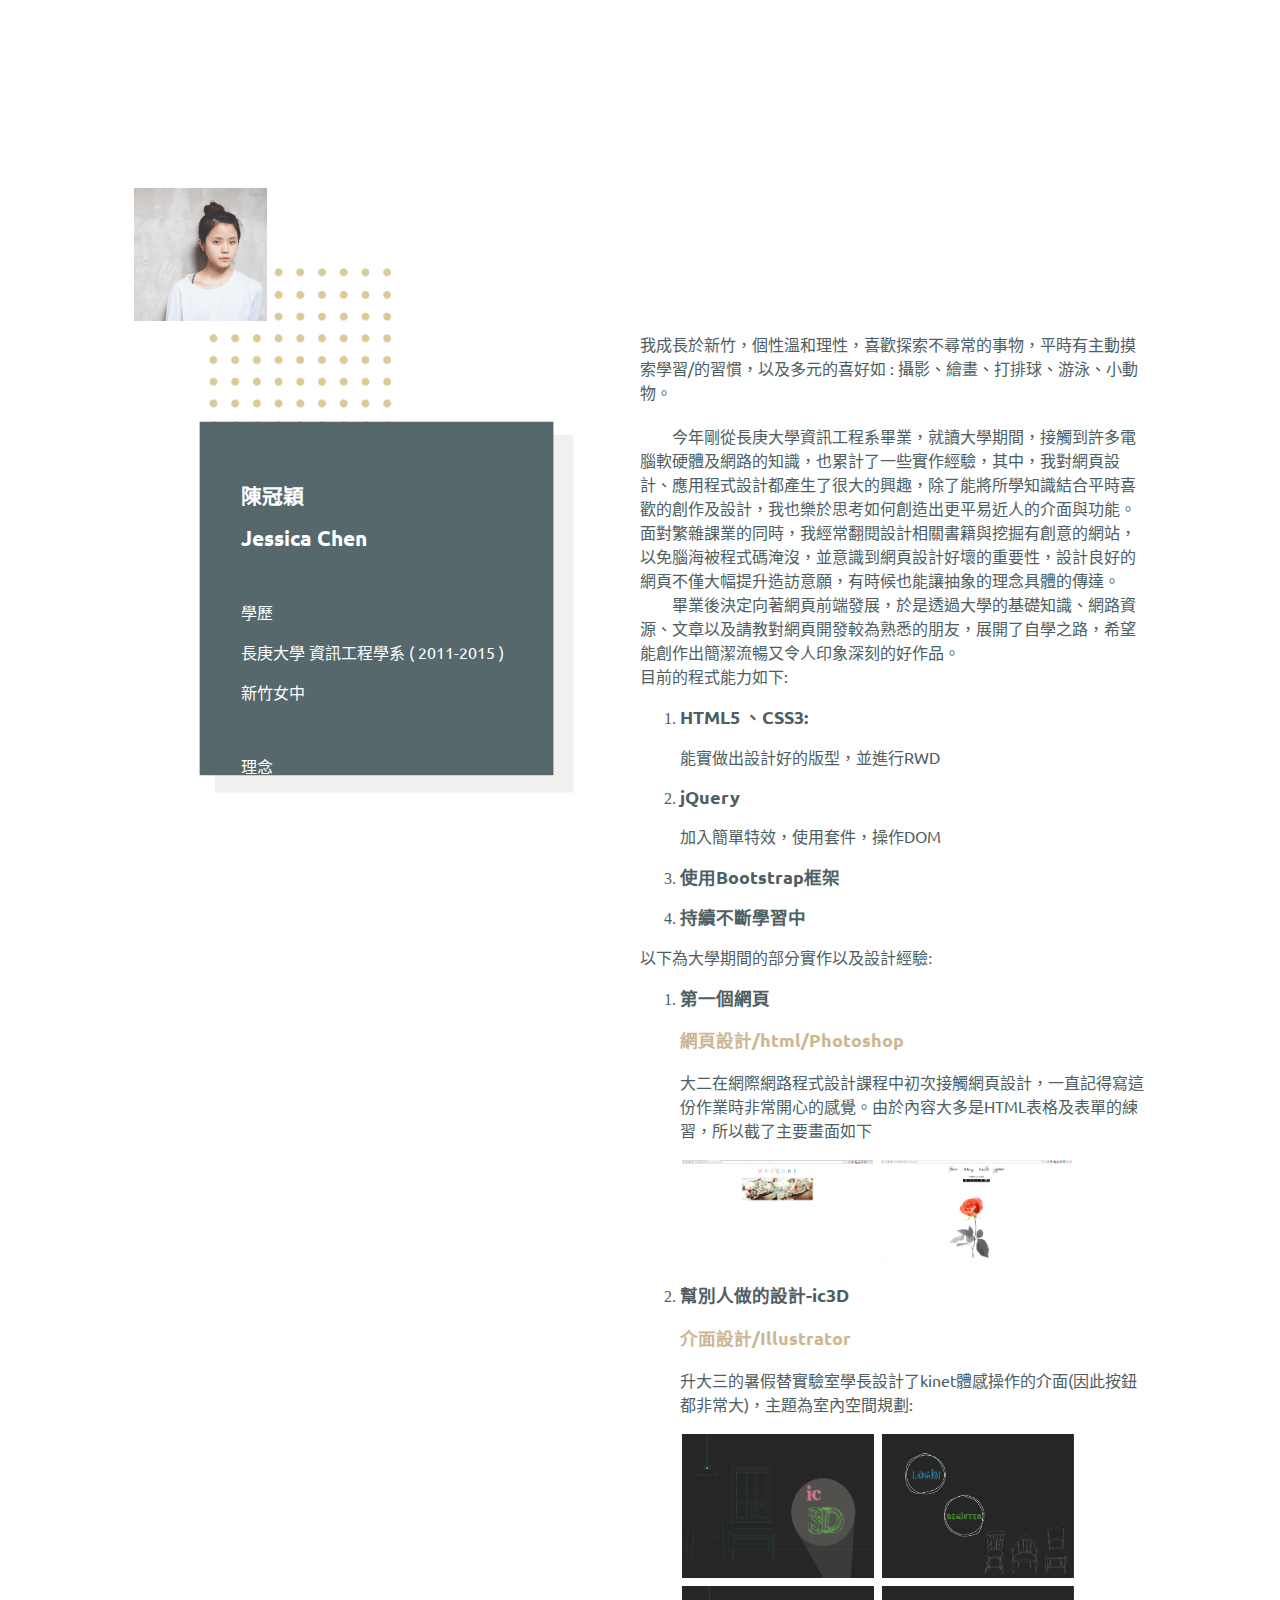
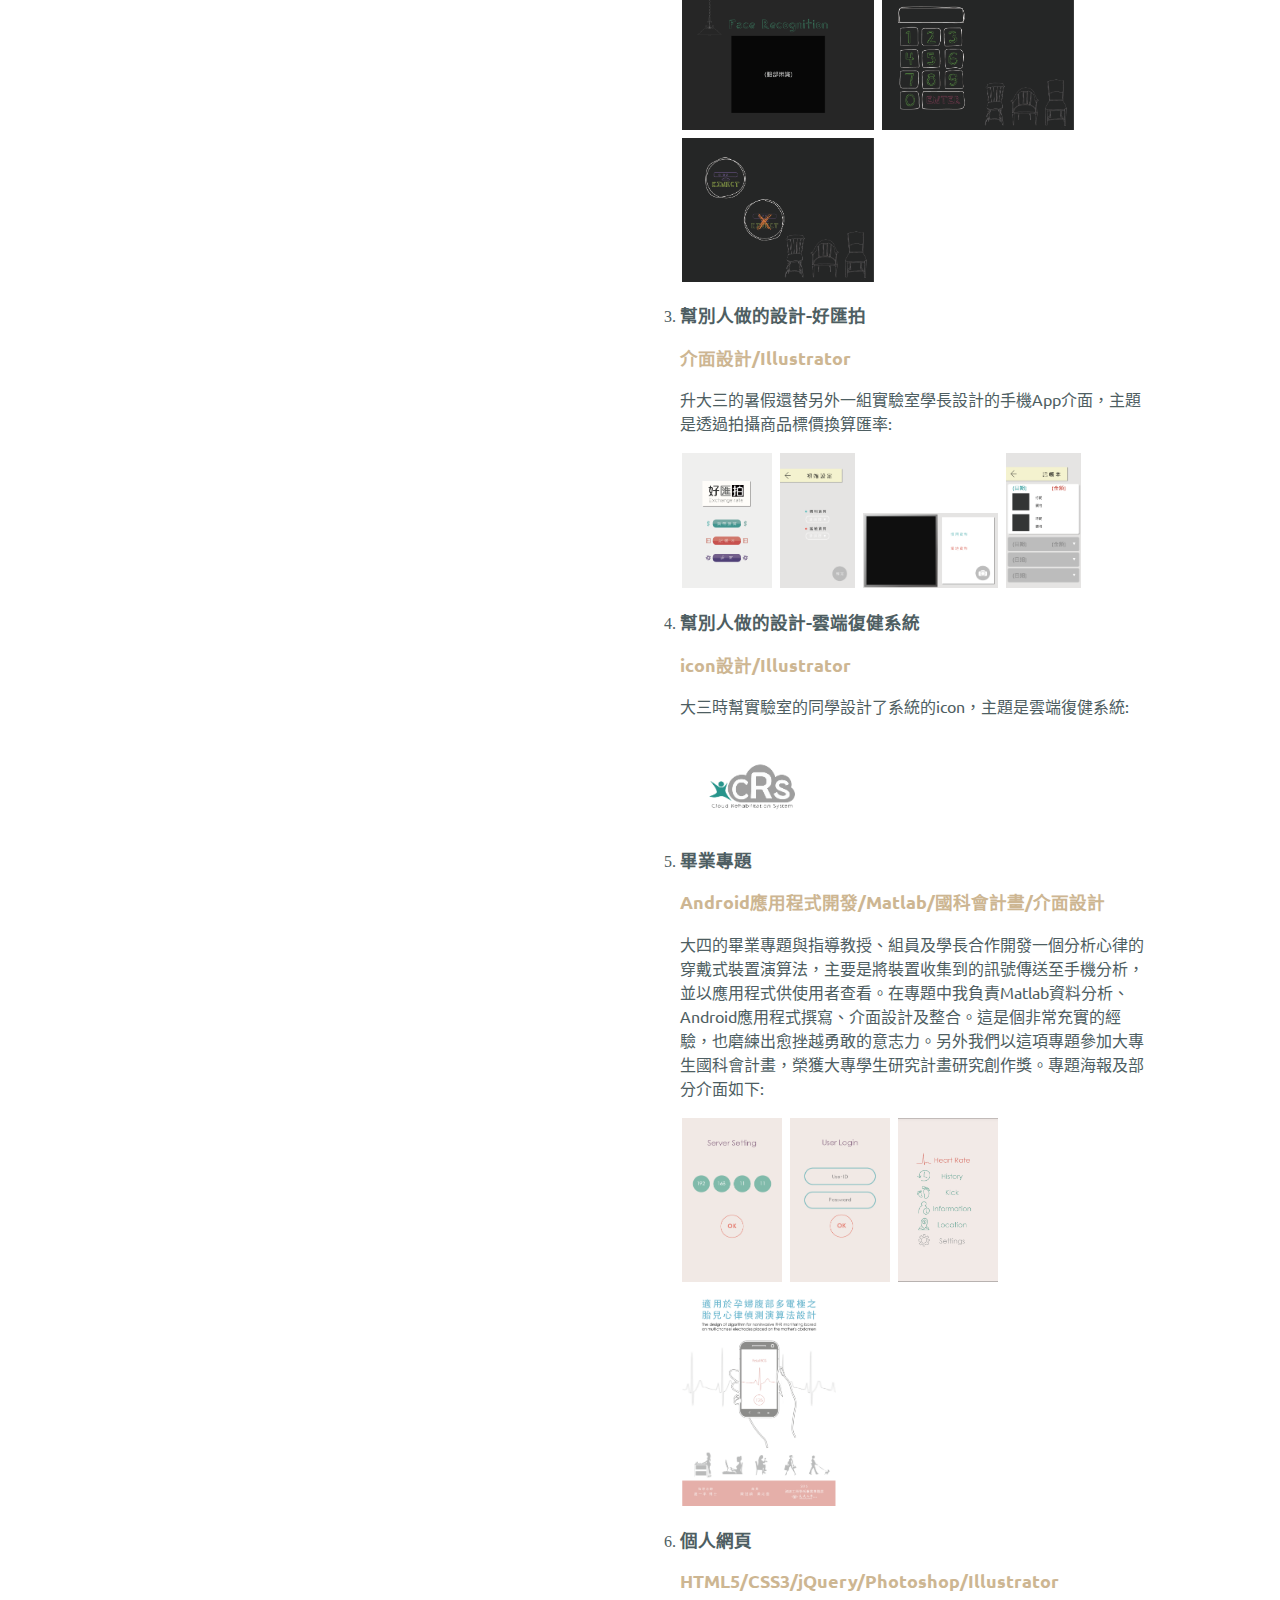
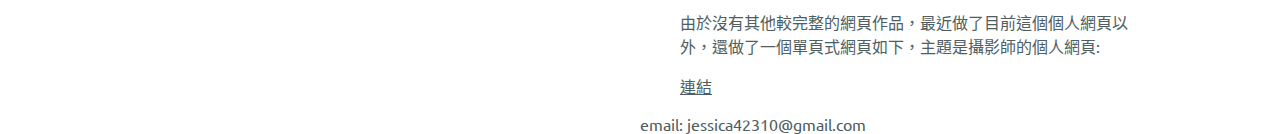
==== info.html @ d0c6d415 "v3" ====
<!DOCTYPE html>
<html lang="zh-tw">
<head>
	<meta charset="UTF-8">
	<meta http-equiv="X-UA-Compatible" content="IE=edge"><!--IE相容-->
	<meta name="viewport" content="width=device-width, initial-scale=1"><!--比例:1x-->
	<title>Jessica Chen</title>
	<link rel="stylesheet" type="text/css" href="design/bootstrap.css"/>
	<link rel="stylesheet" type="text/css" href="design/profile/style_profile.css"/>
	<link rel="stylesheet" type="text/css" href="ui/jquery-ui-1.11.4/jquery-ui.css"/>
	<link rel="stylesheet" type="text/css" href="ui/jquery-ui-1.11.4/adjusted.css"/>
	<script type="text/javascript" src="design/jquery-1.11.3.js"></script>
	<script type="text/javascript" src="ui/jquery-ui-1.11.4/jquery-ui.js"></script>
	<script type="text/javascript" src="design/lib/jquery.mousewheel-3.0.6.pack.js"></script>
	<script type="text/javascript" src="design/source/jquery.fancybox.pack.js"></script>
	<link rel="stylesheet" type="text/css" href="design/source/jquery.fancybox.css" media="screen" />
	<link rel="stylesheet" href="design/jquery.mCustomScrollbar.css" />
	<script src="design/jquery.mCustomScrollbar.js"></script>
	<script type="text/javascript" src="design/bootstrap.js"></script>
	<script type="text/javascript" src="design/profile/style_profile.js"></script>
	<link href='https://fonts.googleapis.com/css?family=Ubuntu|Arvo:400,700|Inconsolata|Maven+Pro|Quicksand:700' rel='stylesheet' type='text/css'>
	<link rel="shortcut icon" href="image/icon.png">
	<style>
		@font-face {
		  font-family: 'cwTeXHei';
		  font-style: normal;
		  font-weight: 200;
		  
		  src: url(fonts/cwTeXHei-zhonly.ttf) format('truetype');
		}	
		@import url(http://fonts.googleapis.com/earlyaccess/cwtexhei.css);
	</style>
</head>
<body>
	<header></header>
	<div class="content">
		<div class="content-left">
			<div class="profile-pic">
				<img src="image/profile_v2.jpg">
			</div>
			<div class="background-spot">
				<img src="image/bg_spot.png" alt="">
			</div>
			<div class="info">
				<h1>陳冠穎</h1>
				<h1>Jessica Chen</h1><br>
				<p>學歷</p>
				<p>長庚大學 資訊工程學系 ( 2011-2015 )</p>
				<p>新竹女中</p>
				<br>
				<p>理念</p>
				<p>不可以輕易放棄啊</p>
			</div>
		</div>
		<div class="content-right">
			<div id="tabs">
				<ul class="ui-widget-header">
					<li><a href="#tabs-1">簡介</a></li>
					<li><a href="#tabs-2">作品</a></li>
					<li><a href="#tabs-3">聯絡</a></li>
				</ul>
				<div id="tabs-1" class="content-text mCustomScrollbar" data-mcs-theme="dark-thin">　　
				<p>我成長於新竹，個性溫和理性，喜歡探索不尋常的事物，平時有主動摸索學習/的習慣，以及多元的喜好如 : 攝影、繪畫、打排球、游泳、小動物。<br><br>
				　　今年剛從長庚大學資訊工程系畢業，就讀大學期間，接觸到許多電腦軟硬體及網路的知識，也累計了一些實作經驗，其中，我對網頁設計、應用程式設計都產生了很大的興趣，除了能將所學知識結合平時喜歡的創作及設計，我也樂於思考如何創造出更平易近人的介面與功能。面對繁雜課業的同時，我經常翻閱設計相關書籍與挖掘有創意的網站，以免腦海被程式碼淹沒，並意識到網頁設計好壞的重要性，設計良好的網頁不僅大幅提升造訪意願，有時候也能讓抽象的理念具體的傳達。<br>
				　　畢業後決定向著網頁前端發展，於是透過大學的基礎知識、網路資源、文章以及請教對網頁開發較為熟悉的朋友，展開了自學之路，希望能創作出簡潔流暢又令人印象深刻的好作品。<br>目前的程式能力如下:</p>
				<ol>
					<li>
						<h2>HTML5 、CSS3:</h2>
						<p>能實做出設計好的版型，並進行RWD</p>
					</li>
					<li>
						<h2>jQuery</h2>
						<p>加入簡單特效，使用套件，操作DOM</p>
					</li>
					<li>
						<h2>使用Bootstrap框架</h2>
					</li>
					<li>
						<h2>持續不斷學習中</h2>
					</li>

				</ol>
				

				</div>
				<div id="tabs-2" class="content-text mCustomScrollbar" data-mcs-theme="dark-thin">以下為大學期間的部分實作以及設計經驗:<br>
					<ol>
						<li>
							<h2>第一個網頁</h2> 
							<h3>網頁設計/html/Photoshop</h3>
							<p>大二在網際網路程式設計課程中初次接觸網頁設計，一直記得寫這份作業時非常開心的感覺。由於內容大多是HTML表格及表單的練習，所以截了主要畫面如下</p>
							<!-- <a id="web-01" href="image/work/01/01.PNG"><img src="image/work/01/01.PNG" width="191px" height="202px"/></a> -->
							<a class="fancybox" href="image/work/01/01.PNG" data-fancybox-group="gallery" title="首頁"><img src="image/work/01/01.PNG" width="191px" height="102px" alt="" /></a>
							<a class="fancybox" href="image/work/01/02.PNG" data-fancybox-group="gallery" title="主選單頁"><img src="image/work/01/02.PNG" width="191px" height="102px" alt="" /></a>
						</li>
						<li>
							<h2>幫別人做的設計-ic3D</h2>
							<h3>介面設計/Illustrator</h3>
							<p>升大三的暑假替實驗室學長設計了kinet體感操作的介面(因此按鈕都非常大)，主題為室內空間規劃:</p>
							<a class="fancybox" href="image/work/02-ic3d/01.png" data-fancybox-group="gallery" title="起始畫面"><img src="image/work/02-ic3d/01.png" width="192px" height="144px" alt="" /></a>
							<a class="fancybox" href="image/work/02-ic3d/02.png" data-fancybox-group="gallery" title="登入/註冊"><img src="image/work/02-ic3d/02.png" width="192px" height="144px" alt="" /></a>
							<a class="fancybox" href="image/work/02-ic3d/03.png" data-fancybox-group="gallery" title="臉部辨識"><img src="image/work/02-ic3d/03.png" width="192px" height="144px" alt="" /></a>
							<a class="fancybox" href="image/work/02-ic3d/04.png" data-fancybox-group="gallery" title="密碼輸入"><img src="image/work/02-ic3d/04.png" width="192px" height="144px" alt="" /></a>
							<a class="fancybox" href="image/work/02-ic3d/05.png" data-fancybox-group="gallery" title="選擇是否連接kinect"><img src="image/work/02-ic3d/05.png" width="192px" height="144px" alt="" /></a>
						</li>
						<li>
							<h2>幫別人做的設計-好匯拍</h2>
							<h3>介面設計/Illustrator</h3>
							<p>升大三的暑假還替另外一組實驗室學長設計的手機App介面，主題是透過拍攝商品標價換算匯率:</p>
							<a class="fancybox" href="image/work/03/01.png" data-fancybox-group="gallery" title="起始畫面"><img src="image/work/03/01.png" width="90px" height="135px" alt="" /></a>
							<a class="fancybox" href="image/work/03/02.png" data-fancybox-group="gallery" title="登入/註冊"><img src="image/work/03/02.png" width="75px" height="135px" alt="" /></a>
							<a class="fancybox" href="image/work/03/03.png" data-fancybox-group="gallery" title="臉部辨識"><img src="image/work/03/03.png" width="135px" height="75px" alt="" /></a>
							<a class="fancybox" href="image/work/03/04.png" data-fancybox-group="gallery" title="密碼輸入"><img src="image/work/03/04.png" width="75px" height="135px" alt="" /></a>
						</li>
						<li>
							<h2>幫別人做的設計-雲端復健系統</h2>
							<h3>icon設計/Illustrator</h3>
							<p>大三時幫實驗室的同學設計了系統的icon，主題是雲端復健系統:</p>
							<a class="fancybox" href="image/work/CRS.png" data-fancybox-group="gallery" title="雲端復健系統icon"><img src="image/work/CRS.png" width="144px" height="90px" alt="" /></a>
						</li>
						<li>
							<h2>畢業專題</h2>
							<h3>Android應用程式開發/Matlab/國科會計畫/介面設計</h3>
							<p> 大四的畢業專題與指導教授、組員及學長合作開發一個分析心律的穿戴式裝置演算法，主要是將裝置收集到的訊號傳送至手機分析，並以應用程式供使用者查看。在專題中我負責Matlab資料分析、Android應用程式撰寫、介面設計及整合。這是個非常充實的經驗，也磨練出愈挫越勇敢的意志力。另外我們以這項專題參加大專生國科會計畫，榮獲大專學生研究計畫研究創作獎。專題海報及部分介面如下:
							</p>
							<a class="fancybox" href="image/work/04/01.png" data-fancybox-group="gallery" title="server設定(測試用)"><img src="image/work/04/01.png" width="100px" height="164px" alt="" /></a>
							<a class="fancybox" href="image/work/04/02.png" data-fancybox-group="gallery" title="登入頁面"><img src="image/work/04/02.png" width="100px" height="164px" alt="" /></a>
							<a class="fancybox" href="image/work/04/03.png" data-fancybox-group="gallery" title="功能列表"><img src="image/work/04/03.png" width="100px" height="164px" alt="" /></a>
							<a class="fancybox" href="image/work/04/post.png" data-fancybox-group="gallery" title="專題海報"><img src="image/work/04/post.png" width="154px" height="216px" alt="" /></a>
						</li>
						<li>
							<h2>個人網頁</h2>
							<h3>HTML5/CSS3/jQuery/Photoshop/Illustrator</h3>
							<p>由於沒有其他較完整的網頁作品，最近做了目前這個個人網頁以外，還做了一個單頁式網頁如下，主題是攝影師的個人網頁:</p>
							<a href="http://jeckachen.github.io/v1/">連結</a>
						</li>
					</ol>
				</div>
				<div id="tabs-3" class="content-text">
					<p>email: jessica42310@gmail.com</p>
				</div>
			</div>
		</div>
	</div>
</body>
</html>
---- design/profile/style_profile.css ----
html,body{
	height: 100%;
}
*{
	
}
header{
	height: 20%;
}
h1{
	font-family: 'cwTeXHei', 'Ubuntu', serif;
	font-size: 1.3em;
	color: #ffffff;
}
h2{
	font-family: 'cwTeXHei', 'Ubuntu', serif;
	font-size: 1.1em;
}
h3{
	font-family: 'cwTeXHei', 'Ubuntu', serif;
	font-size: 1.1em;
	color:#cdb692;
}
.info p{
	font-family: 'cwTeXHei', 'Ubuntu',serif;
	font-size: 1em;
	color: #ffffff;
}
p{
	font-family: 'cwTeXHei', 'Ubuntu',serif;
	font-size: 1em;
}
a{
	font-family: 'cwTeXHei', serif;
	color:#4e5e62;
}
.content-text{
	color: #4e5e62;
}
.content{
	height: 80%;
	/* border:2px solid red; */
	
}
.content-left{
	position: relative;
	height: 100%;
	width: 35%;
	float: left;
	/* border:2px solid gray; */
	margin-left: 10%;
}
.content-right{
	height: 100%;
	width: 40%;
	float:left;
	/* border:2px solid green; */
	margin-left: 5%;
}

/* Small devices (tablets, 768px and up) */
@media (max-width: 768px) { 
	.content{
	height: 100%;
	border:2px solid red;
	
	}
	.content-left{
		height: 100%;
		width: 90%;
		border:2px solid gray;
		margin-left: 5%;
	}
	.content-right{
		height: 100%;
		width: 90%;
		border:2px solid navy;
		margin-left: 5%;
	}
	.info{
	position: absolute;
	top:32%;
	right:0;
	width: 65%;
	height: 60%;
	background-image: url(../../image/bg_info_v2.png);
	background-repeat: no-repeat;
    background-size: contain;
	/* border: 1px solid blue; */
	padding: 0.8em;
	}
	.info p{
		font-size: 1em;
	}
 }

.profile-pic img{
	position: relative;
	z-index: 3;
	width: 30%;
	height: auto;
}
.background-spot{
	position: absolute;
	top: 10%;
	max-width:45%;
	margin-left: 15%;
}
.background-spot img{
	width: 100%;
}
.info{
	position: absolute;
	top:32%;
	right:0;
	width: 65%;
	height: 60%;
	background-image: url(../../image/bg_info_v2.png);
	background-repeat: no-repeat;
    background-size: contain;
	/* border: 1px solid blue; */
	padding: 3em;
}
.info img{
	/*width: 100%;*/
}

#tabs-2 img{
	border: 2px solid white;
}
---- ui/jquery-ui-1.11.4/adjusted.css ----
.ui-widget-header {
    border: 0px;
    background: #ffffff;
    color: #ffffff;
    font-weight: bold;
}


/*未選取文字背景*/
.ui-state-default, .ui-widget-content .ui-state-default, .ui-widget-header .ui-state-default {
    border: 0px solid #cccccc;
    /* 紫色background: #312c43; */
    background: #e5e4e4;
    font-weight: bold;
    color: #1c94c4;
}
.ui-state-active, .ui-widget-content .ui-state-active, .ui-widget-header .ui-state-active {
    background: #ffffff;
    border: 2px solid #e5e4e4;
}
/*內文顏色*/
.ui-widget-content {
    border: 0px solid #dddddd;
    background: #ffffff;
    color: #4e5e62;
    height: 90%;
}
/*tab 未選取文字顏色*/
.ui-state-default a, .ui-state-default a:link, .ui-state-default a:visited {
    color: #ffffff;
    text-decoration: none;
}
/*tab active文字顏色*/
.ui-state-active a, .ui-state-active a:link, .ui-state-active a:visited {
    color: #c96363;
    text-decoration: none;
}
/*tab 文字區域*/
.ui-tabs .ui-tabs-panel {
    display: block;
    border: 1px solid #e5e4e4;
    padding: 1em 1.4em;
    background: none;
}

/*tab 內文*/
.ui-tabs .ui-tabs-panel {
    display: block;
    border: 1px solid #e5e4e4;
    padding: 3em 2em;
    background: none;
}
@media (max-width: 768px) { 
    .ui-tabs .ui-tabs-panel {
    display: block;
    border: 1px solid #e5e4e4;
    padding: 1em 2em;
    background: none;
}
}
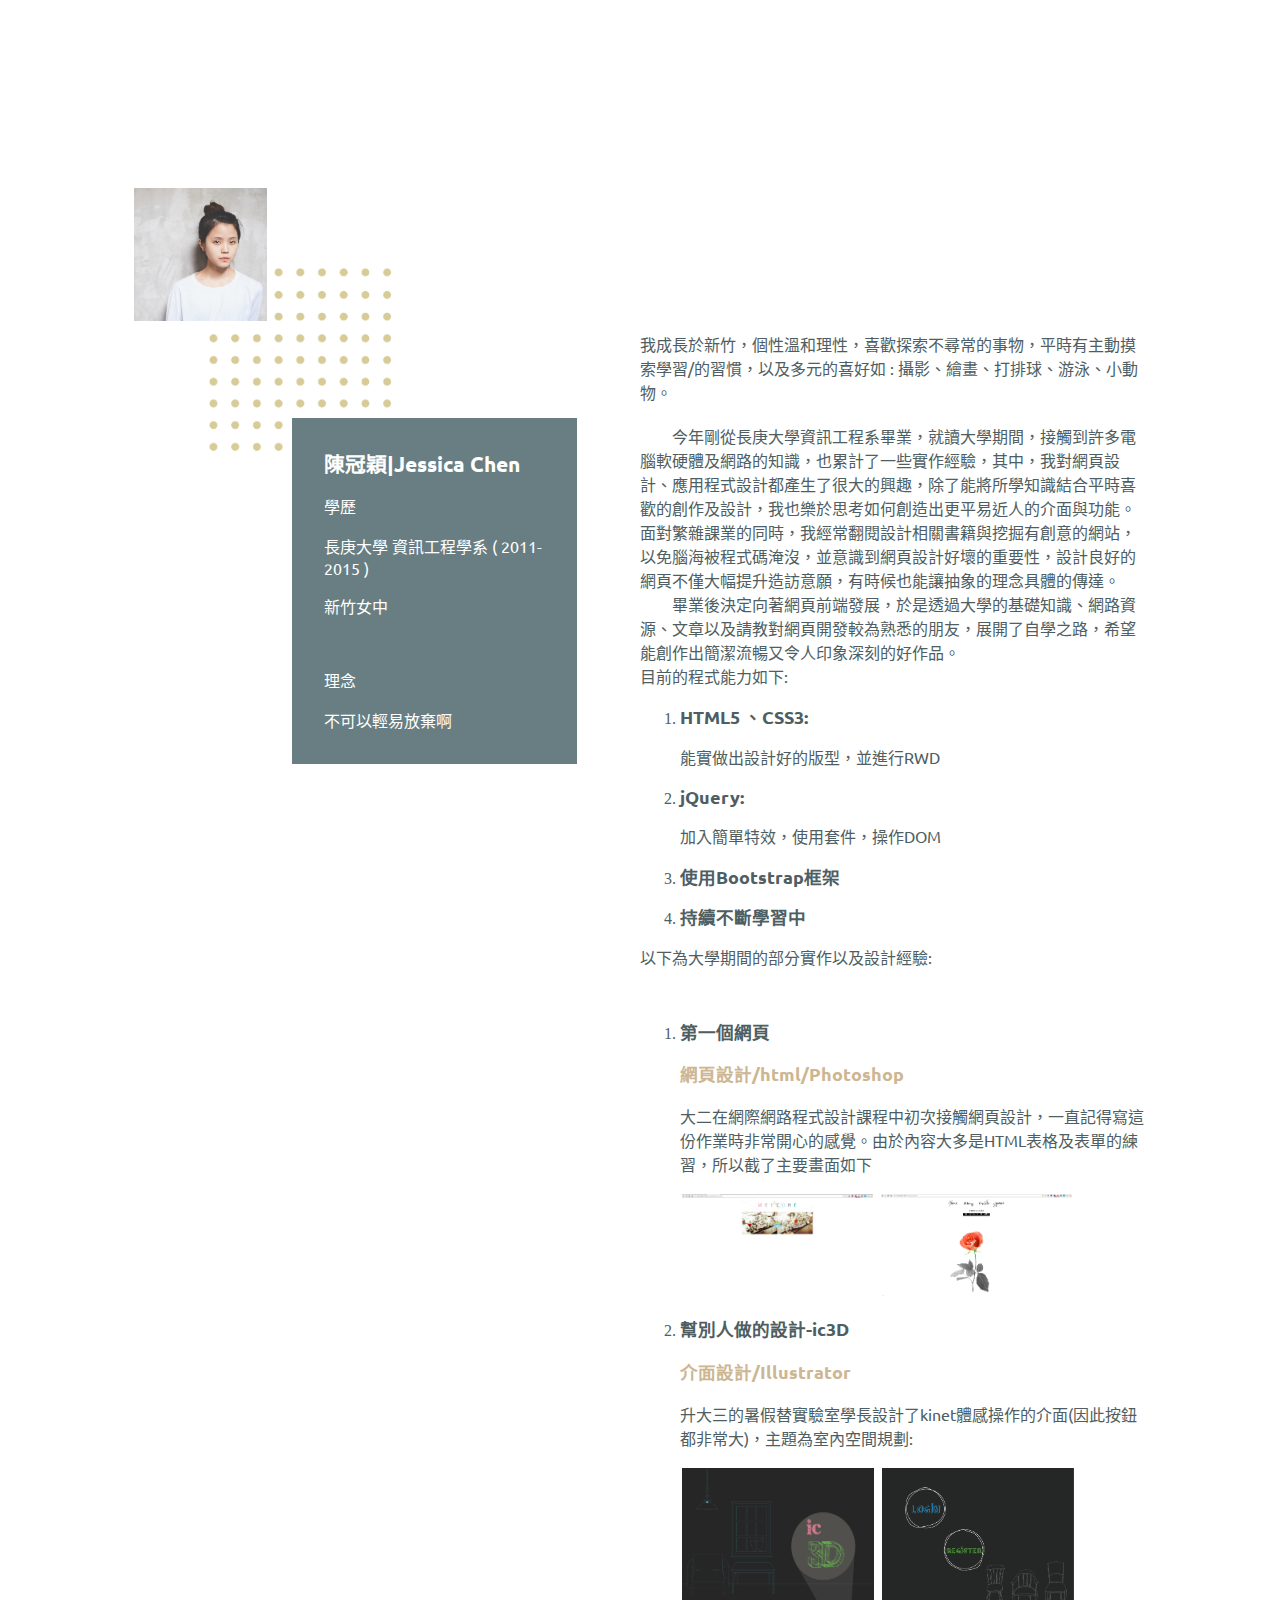
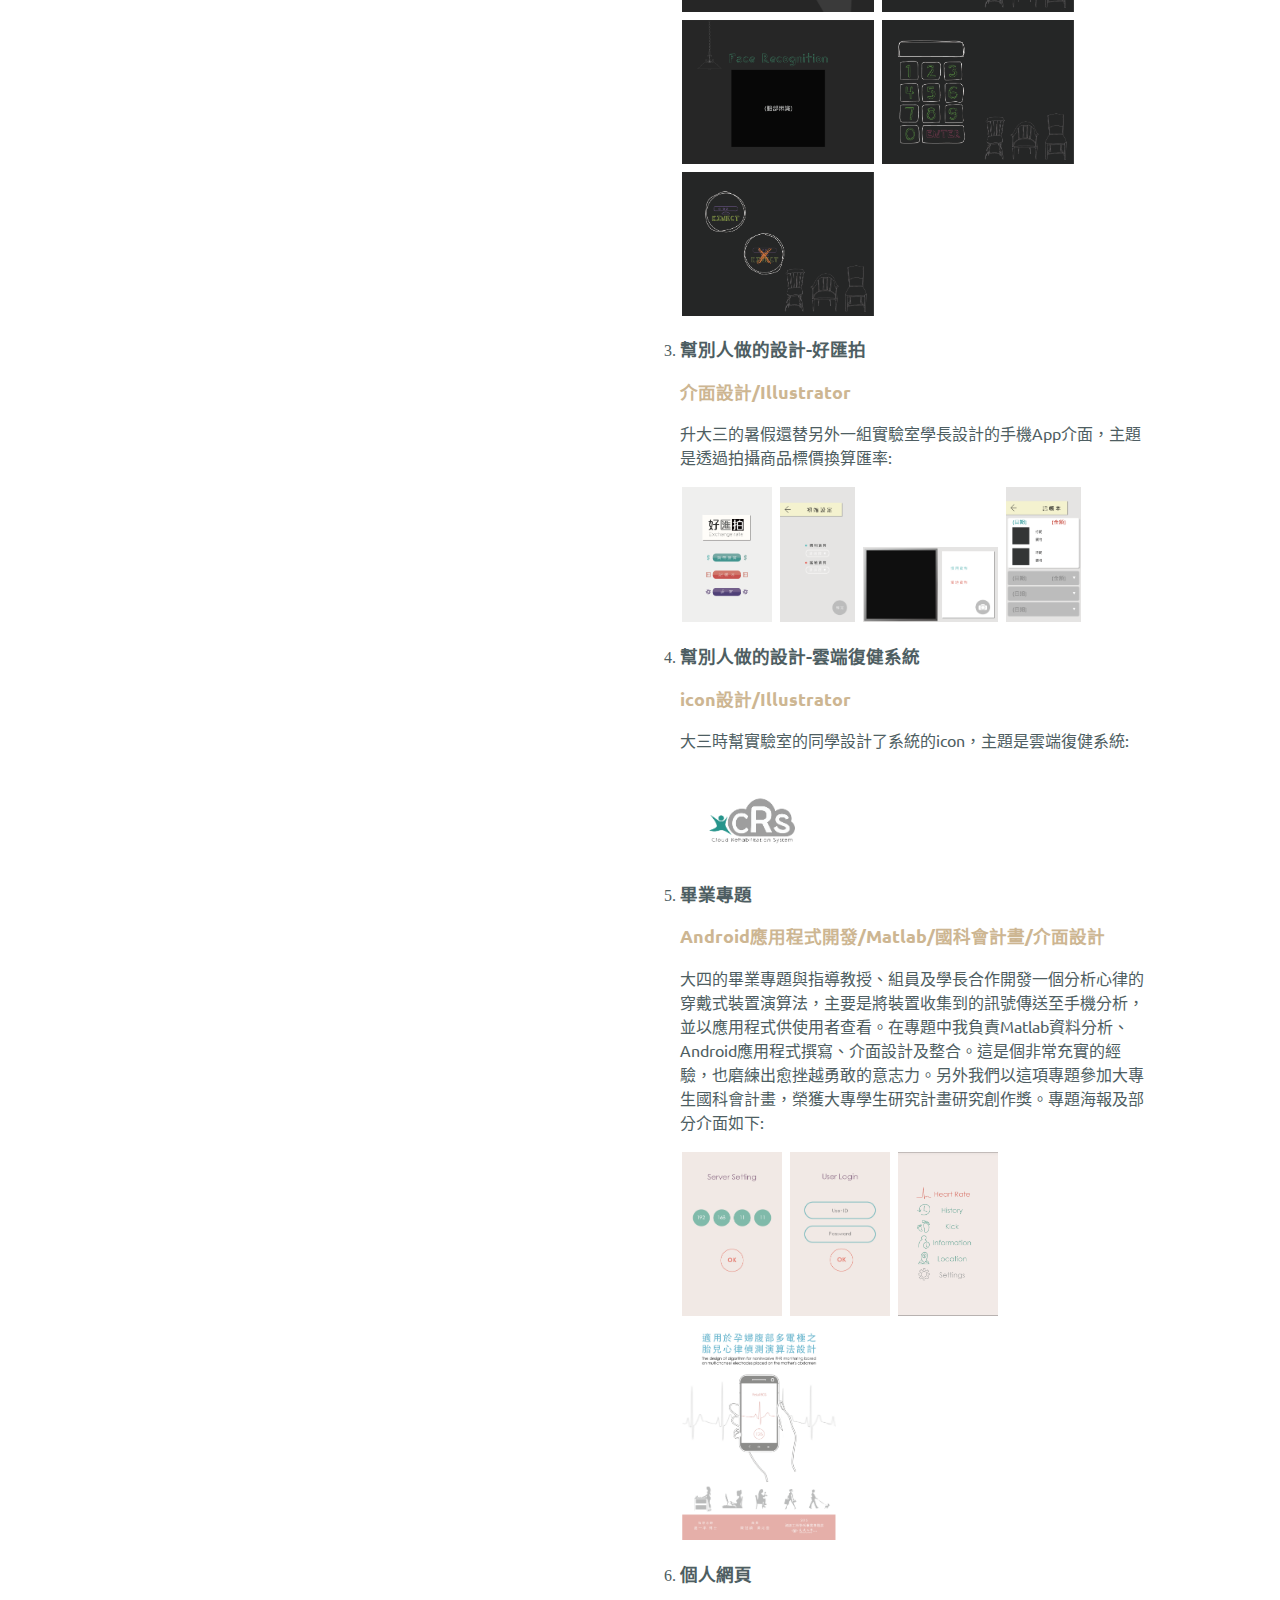
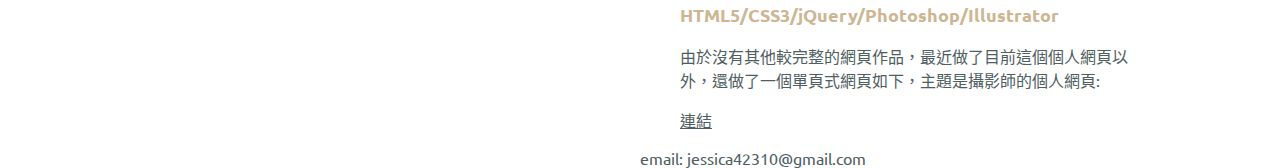
==== commit 450175df: "v4" ====
--- a/info.html
+++ b/info.html
@@ -36,14 +36,13 @@
 	<div class="content">
 		<div class="content-left">
 			<div class="profile-pic">
-				<img src="image/profile_v2.jpg">
+				<img src="image/profile_v4.jpg">
 			</div>
 			<div class="background-spot">
 				<img src="image/bg_spot.png" alt="">
 			</div>
 			<div class="info">
-				<h1>陳冠穎</h1>
-				<h1>Jessica Chen</h1><br>
+				<h1>陳冠穎|Jessica Chen</h1>
 				<p>學歷</p>
 				<p>長庚大學 資訊工程學系 ( 2011-2015 )</p>
 				<p>新竹女中</p>
@@ -69,7 +68,7 @@
 						<p>能實做出設計好的版型，並進行RWD</p>
 					</li>
 					<li>
-						<h2>jQuery</h2>
+						<h2>jQuery:</h2>
 						<p>加入簡單特效，使用套件，操作DOM</p>
 					</li>
 					<li>
@@ -83,7 +82,7 @@
 				
 
 				</div>
-				<div id="tabs-2" class="content-text mCustomScrollbar" data-mcs-theme="dark-thin">以下為大學期間的部分實作以及設計經驗:<br>
+				<div id="tabs-2" class="content-text mCustomScrollbar" data-mcs-theme="dark-thin"><p>以下為大學期間的部分實作以及設計經驗:</p><br>
 					<ol>
 						<li>
 							<h2>第一個網頁</h2> 
@@ -102,6 +101,7 @@
 							<a class="fancybox" href="image/work/02-ic3d/03.png" data-fancybox-group="gallery" title="臉部辨識"><img src="image/work/02-ic3d/03.png" width="192px" height="144px" alt="" /></a>
 							<a class="fancybox" href="image/work/02-ic3d/04.png" data-fancybox-group="gallery" title="密碼輸入"><img src="image/work/02-ic3d/04.png" width="192px" height="144px" alt="" /></a>
 							<a class="fancybox" href="image/work/02-ic3d/05.png" data-fancybox-group="gallery" title="選擇是否連接kinect"><img src="image/work/02-ic3d/05.png" width="192px" height="144px" alt="" /></a>
+							
 						</li>
 						<li>
 							<h2>幫別人做的設計-好匯拍</h2>
@@ -111,6 +111,7 @@
 							<a class="fancybox" href="image/work/03/02.png" data-fancybox-group="gallery" title="登入/註冊"><img src="image/work/03/02.png" width="75px" height="135px" alt="" /></a>
 							<a class="fancybox" href="image/work/03/03.png" data-fancybox-group="gallery" title="臉部辨識"><img src="image/work/03/03.png" width="135px" height="75px" alt="" /></a>
 							<a class="fancybox" href="image/work/03/04.png" data-fancybox-group="gallery" title="密碼輸入"><img src="image/work/03/04.png" width="75px" height="135px" alt="" /></a>
+
 						</li>
 						<li>
 							<h2>幫別人做的設計-雲端復健系統</h2>
--- a/design/profile/style_profile.css
+++ b/design/profile/style_profile.css
@@ -62,35 +62,19 @@
 @media (max-width: 768px) { 
 	.content{
 	height: 100%;
-	border:2px solid red;
-	
+	/* border:2px solid red; */
 	}
 	.content-left{
 		height: 100%;
-		width: 90%;
-		border:2px solid gray;
-		margin-left: 5%;
+		width: 100%;
+		/* border:2px solid gray; */
+		margin-left: 0%;
 	}
 	.content-right{
 		height: 100%;
-		width: 90%;
-		border:2px solid navy;
-		margin-left: 5%;
-	}
-	.info{
-	position: absolute;
-	top:32%;
-	right:0;
-	width: 65%;
-	height: 60%;
-	background-image: url(../../image/bg_info_v2.png);
-	background-repeat: no-repeat;
-    background-size: contain;
-	/* border: 1px solid blue; */
-	padding: 0.8em;
-	}
-	.info p{
-		font-size: 1em;
+		width: 100%;
+		/* border:2px solid navy; */
+		margin-left: 0%;
 	}
  }
 
@@ -113,16 +97,40 @@
 	position: absolute;
 	top:32%;
 	right:0;
-	width: 65%;
-	height: 60%;
+	width: 50%;
+	height: auto;
+	/* background-image: url(../../image/bg_info_v2.png); */
+	background-color: #697e82;
+	background-repeat: no-repeat;
+    background-size: contain;
+	/* border: 1px solid blue; */
+	padding: 1em 2em;
+}
+.info img{
+	/*width: 100%;*/
+}
+@media (max-width: 1280){
+	.info{
+	position: absolute;
+	top:32%;
+	right:0;
+	width: 70%;
+	height: 80%;
 	background-image: url(../../image/bg_info_v2.png);
 	background-repeat: no-repeat;
     background-size: contain;
 	/* border: 1px solid blue; */
-	padding: 3em;
+	padding: 2em;
+	}
+	.info p{
+		font-size: 1em;
+	}
+	h1{
+	font-family: 'cwTeXHei', 'Ubuntu', serif;
+	font-size: 1em;
+	color: #ffffff;
 }
-.info img{
-	/*width: 100%;*/
+
 }
 
 #tabs-2 img{
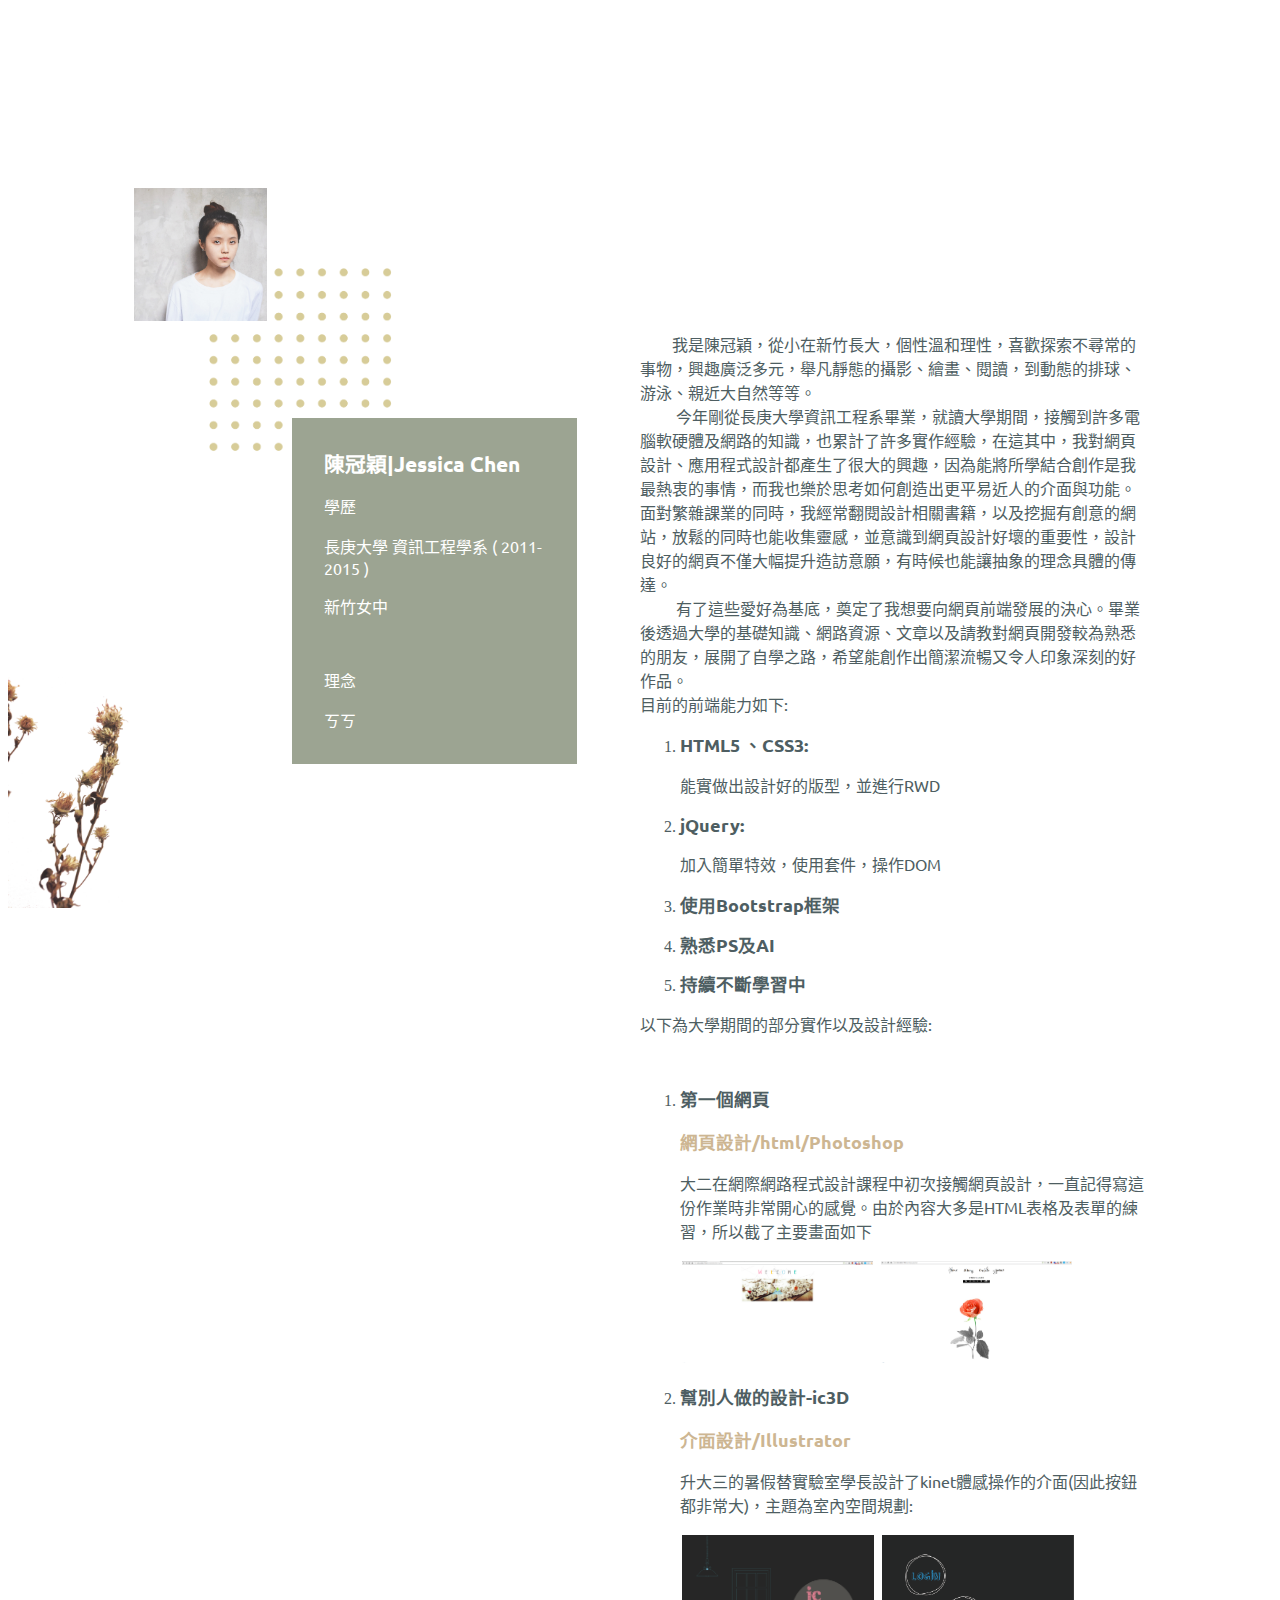
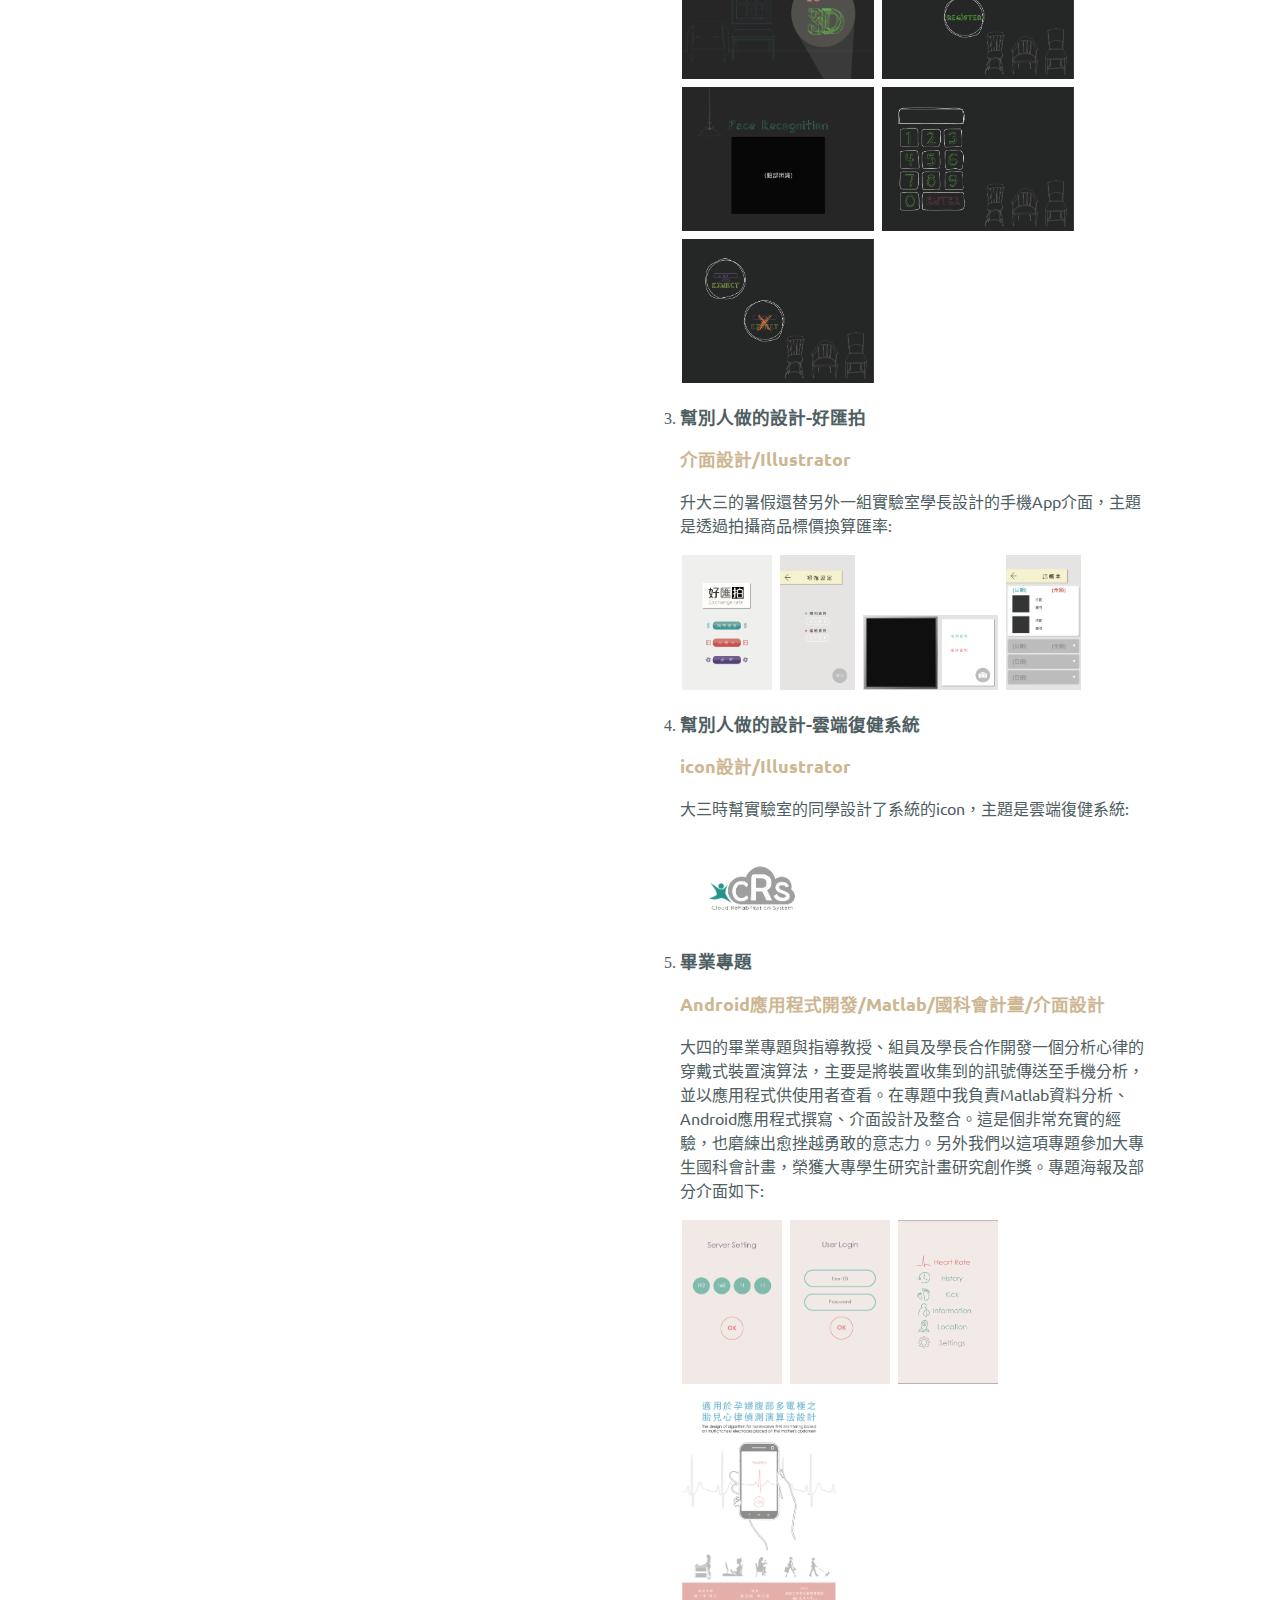
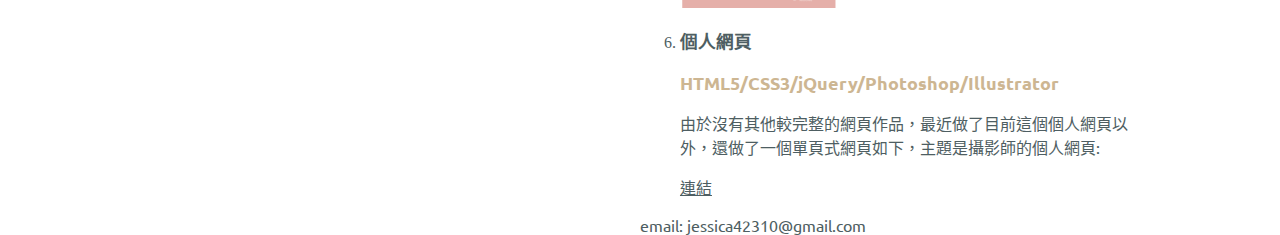
==== commit 924a2565: "add background to info.html, change color" ====
--- a/info.html
+++ b/info.html
@@ -33,6 +33,9 @@
 </head>
 <body>
 	<header></header>
+	<div class="bg-flower-01">
+				
+	</div>
 	<div class="content">
 		<div class="content-left">
 			<div class="profile-pic">
@@ -48,7 +51,7 @@
 				<p>新竹女中</p>
 				<br>
 				<p>理念</p>
-				<p>不可以輕易放棄啊</p>
+				<p>ㄎㄎ</p>
 			</div>
 		</div>
 		<div class="content-right">
@@ -59,9 +62,10 @@
 					<li><a href="#tabs-3">聯絡</a></li>
 				</ul>
 				<div id="tabs-1" class="content-text mCustomScrollbar" data-mcs-theme="dark-thin">　　
-				<p>我成長於新竹，個性溫和理性，喜歡探索不尋常的事物，平時有主動摸索學習/的習慣，以及多元的喜好如 : 攝影、繪畫、打排球、游泳、小動物。<br><br>
-				　　今年剛從長庚大學資訊工程系畢業，就讀大學期間，接觸到許多電腦軟硬體及網路的知識，也累計了一些實作經驗，其中，我對網頁設計、應用程式設計都產生了很大的興趣，除了能將所學知識結合平時喜歡的創作及設計，我也樂於思考如何創造出更平易近人的介面與功能。面對繁雜課業的同時，我經常翻閱設計相關書籍與挖掘有創意的網站，以免腦海被程式碼淹沒，並意識到網頁設計好壞的重要性，設計良好的網頁不僅大幅提升造訪意願，有時候也能讓抽象的理念具體的傳達。<br>
-				　　畢業後決定向著網頁前端發展，於是透過大學的基礎知識、網路資源、文章以及請教對網頁開發較為熟悉的朋友，展開了自學之路，希望能創作出簡潔流暢又令人印象深刻的好作品。<br>目前的程式能力如下:</p>
+				<p>　　我是陳冠穎，從小在新竹長大，個性溫和理性，喜歡探索不尋常的事物，興趣廣泛多元，舉凡靜態的攝影、繪畫、閱讀，到動態的排球、游泳、親近大自然等等。<br>　　
+					今年剛從長庚大學資訊工程系畢業，就讀大學期間，接觸到許多電腦軟硬體及網路的知識，也累計了許多實作經驗，在這其中，我對網頁設計、應用程式設計都產生了很大的興趣，因為能將所學結合創作是我最熱衷的事情，而我也樂於思考如何創造出更平易近人的介面與功能。面對繁雜課業的同時，我經常翻閱設計相關書籍，以及挖掘有創意的網站，放鬆的同時也能收集靈感，並意識到網頁設計好壞的重要性，設計良好的網頁不僅大幅提升造訪意願，有時候也能讓抽象的理念具體的傳達。<br>　　
+					有了這些愛好為基底，奠定了我想要向網頁前端發展的決心。畢業後透過大學的基礎知識、網路資源、文章以及請教對網頁開發較為熟悉的朋友，展開了自學之路，希望能創作出簡潔流暢又令人印象深刻的好作品。
+				<br>目前的前端能力如下:</p>
 				<ol>
 					<li>
 						<h2>HTML5 、CSS3:</h2>
@@ -73,6 +77,9 @@
 					</li>
 					<li>
 						<h2>使用Bootstrap框架</h2>
+					</li>
+					<li>
+						<h2>熟悉PS及AI</h2>
 					</li>
 					<li>
 						<h2>持續不斷學習中</h2>
--- a/design/profile/style_profile.css
+++ b/design/profile/style_profile.css
@@ -6,6 +6,10 @@
 }
 header{
 	height: 20%;
+	background-image: url(../../image/bg-flower.png);
+	background-repeat: no-repeat;
+	background-position: right top;
+	background-size: contain;
 }
 h1{
 	font-family: 'cwTeXHei', 'Ubuntu', serif;
@@ -40,7 +44,10 @@
 .content{
 	height: 80%;
 	/* border:2px solid red; */
-	
+	/* background-image: url(../../image/bg-flw.jpg);
+	background-repeat: no-repeat;
+	background-position: left bottom;
+	background-size: 10% 50%; */
 }
 .content-left{
 	position: relative;
@@ -48,7 +55,6 @@
 	width: 35%;
 	float: left;
 	/* border:2px solid gray; */
-	margin-left: 10%;
 }
 .content-right{
 	height: 100%;
@@ -58,25 +64,6 @@
 	margin-left: 5%;
 }
 
-/* Small devices (tablets, 768px and up) */
-@media (max-width: 768px) { 
-	.content{
-	height: 100%;
-	/* border:2px solid red; */
-	}
-	.content-left{
-		height: 100%;
-		width: 100%;
-		/* border:2px solid gray; */
-		margin-left: 0%;
-	}
-	.content-right{
-		height: 100%;
-		width: 100%;
-		/* border:2px solid navy; */
-		margin-left: 0%;
-	}
- }
 
 .profile-pic img{
 	position: relative;
@@ -100,7 +87,7 @@
 	width: 50%;
 	height: auto;
 	/* background-image: url(../../image/bg_info_v2.png); */
-	background-color: #697e82;
+	background-color: #9ca492;
 	background-repeat: no-repeat;
     background-size: contain;
 	/* border: 1px solid blue; */
@@ -109,18 +96,61 @@
 .info img{
 	/*width: 100%;*/
 }
+.bg-flower-01{
+	float: left;
+	margin-bottom: 0;
+	height: 80%;
+	width: 10%;
+	background-image: url(../../image/bg-flw.jpg);
+	background-repeat: no-repeat;
+	background-position: left bottom;
+	background-size: contain;
+}
 @media (max-width: 1280){
+	
+
+}
+
+#tabs-2 img{
+	border: 2px solid white;
+}
+
+/* Small devices (tablets, 768px and up) */
+@media (max-width: 768px) { 
+	.content{
+	height: 100%;
+	/* border:2px solid red; */
+	}
+	.content-left{
+		height: 100%;
+		width: 100%;
+		 border:2px solid gray;
+		margin-left: 0%;
+	}
+	.content-right{
+		height: 100%;
+		width: 100%;
+		/* border:2px solid navy; */
+		margin-left: 0%;
+	}
+	.profile-pic img{
+	position: relative;
+	z-index: 3;
+	width: 50%;
+	height: auto;
+	}
 	.info{
-	position: absolute;
-	top:32%;
-	right:0;
-	width: 70%;
-	height: 80%;
-	background-image: url(../../image/bg_info_v2.png);
-	background-repeat: no-repeat;
-    background-size: contain;
-	/* border: 1px solid blue; */
-	padding: 2em;
+		position: absolute;
+		top:32%;
+		right:0;
+		width: 80%;
+		height: auto;
+		/* background-image: url(../../image/bg_info_v2.png); */
+		background-color: #9ca492;
+		background-repeat: no-repeat;
+	    background-size: contain;
+		 border: 1px solid blue; 
+		padding: 2em;
 	}
 	.info p{
 		font-size: 1em;
@@ -129,10 +159,12 @@
 	font-family: 'cwTeXHei', 'Ubuntu', serif;
 	font-size: 1em;
 	color: #ffffff;
-}
-
-}
-
-#tabs-2 img{
-	border: 2px solid white;
-}+	}
+	.bg-flower-01{
+	float: left;
+	margin-bottom: 0;
+	height: 80%;
+	width: 0;
+	background-image: ;
+	}
+ }--- a/ui/jquery-ui-1.11.4/adjusted.css
+++ b/ui/jquery-ui-1.11.4/adjusted.css
@@ -47,14 +47,14 @@
 .ui-tabs .ui-tabs-panel {
     display: block;
     border: 1px solid #e5e4e4;
-    padding: 3em 2em;
+    padding: 2em 2em;
     background: none;
 }
 @media (max-width: 768px) { 
     .ui-tabs .ui-tabs-panel {
     display: block;
     border: 1px solid #e5e4e4;
-    padding: 1em 2em;
+    padding: 1em 1em;
     background: none;
 }
 }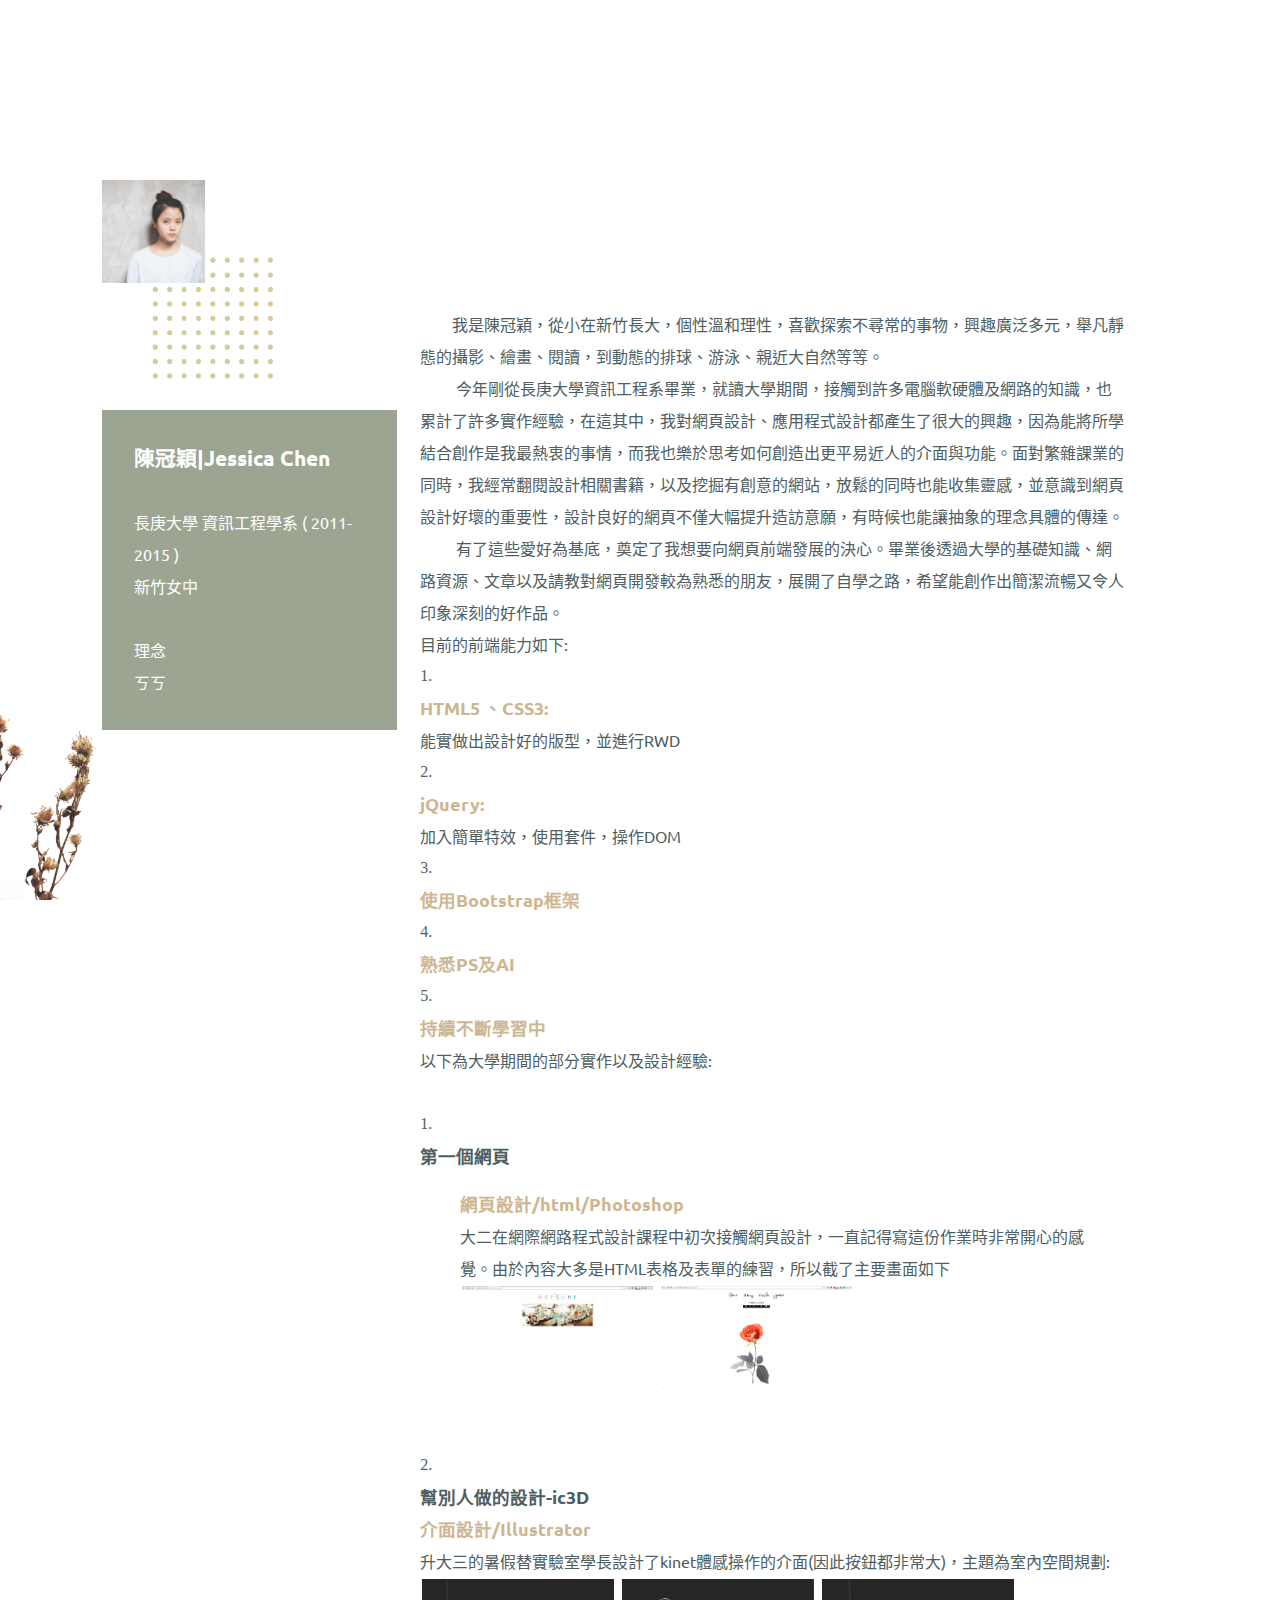
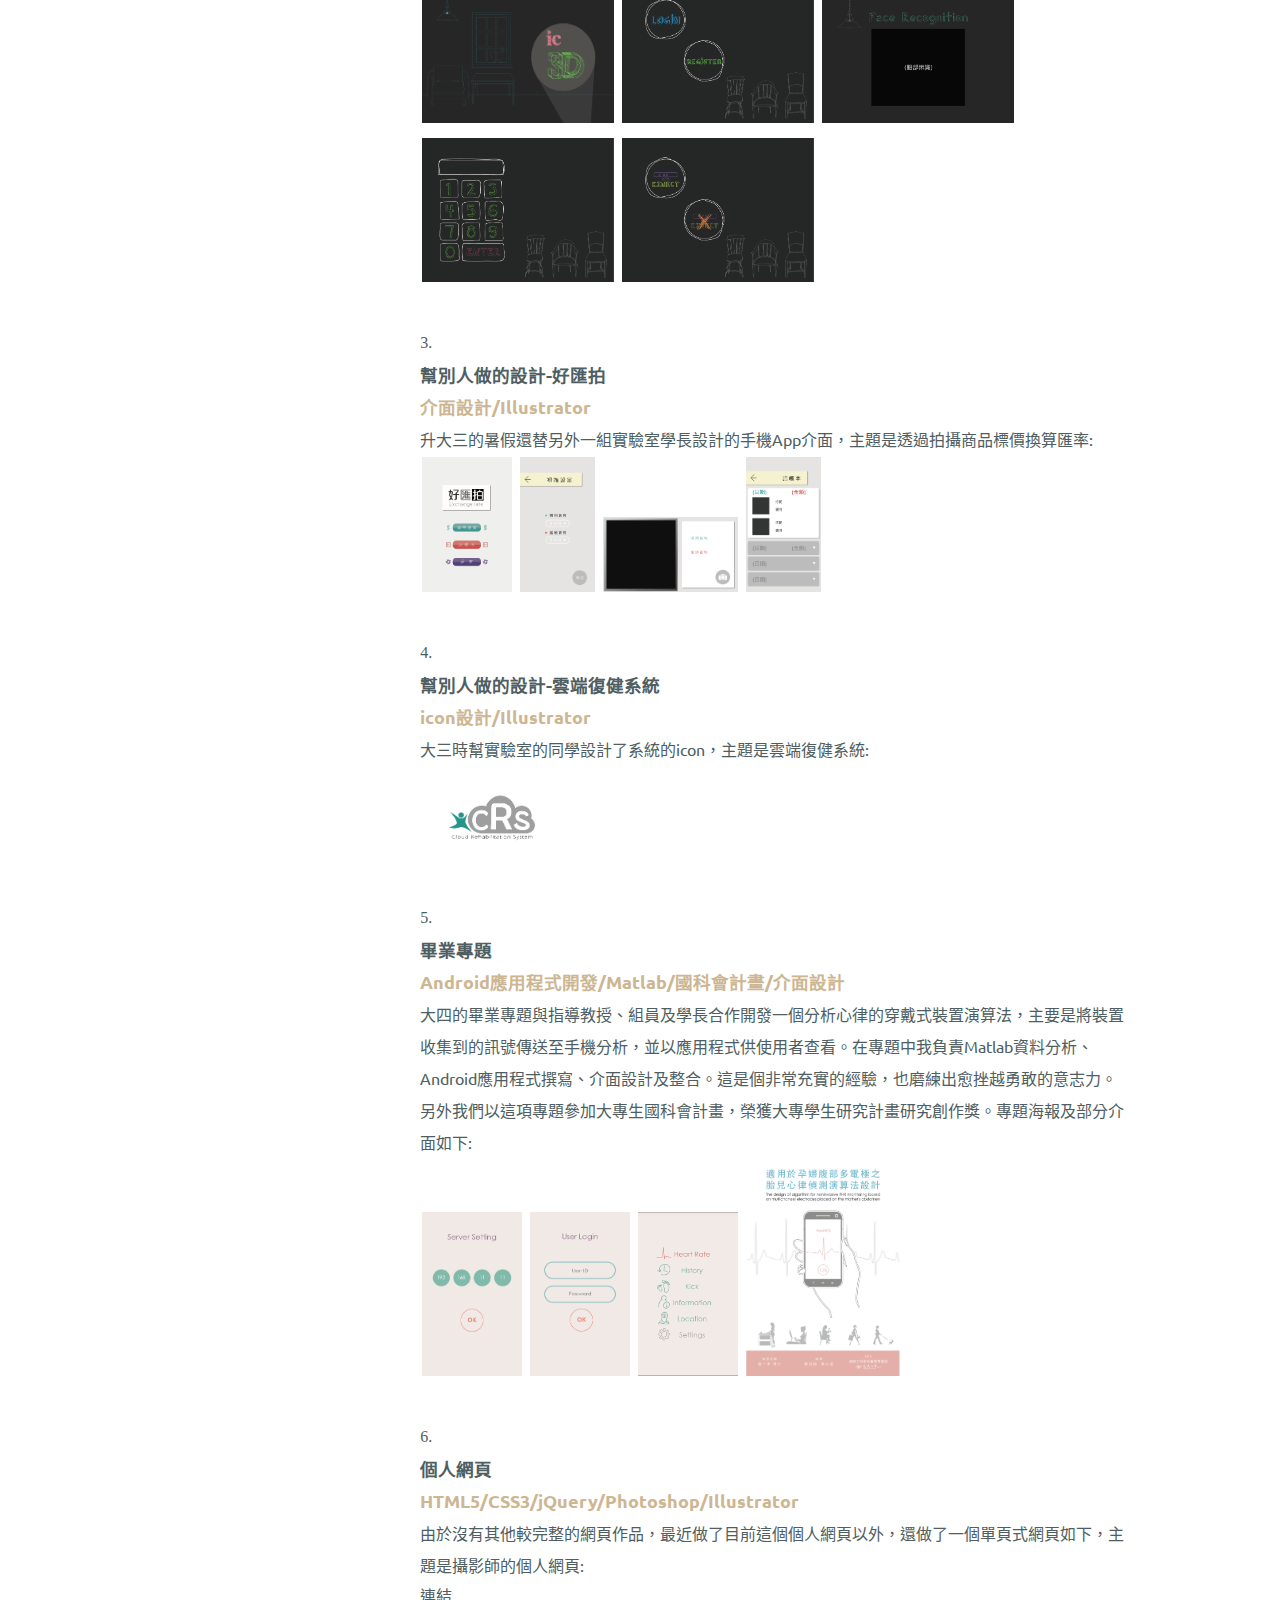
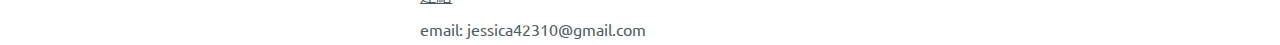
==== commit 590f5520: "try to fix different browser problem" ====
--- a/info.html
+++ b/info.html
@@ -46,7 +46,7 @@
 			</div>
 			<div class="info">
 				<h1>陳冠穎|Jessica Chen</h1>
-				<p>學歷</p>
+				<br>
 				<p>長庚大學 資訊工程學系 ( 2011-2015 )</p>
 				<p>新竹女中</p>
 				<br>
@@ -66,23 +66,23 @@
 					今年剛從長庚大學資訊工程系畢業，就讀大學期間，接觸到許多電腦軟硬體及網路的知識，也累計了許多實作經驗，在這其中，我對網頁設計、應用程式設計都產生了很大的興趣，因為能將所學結合創作是我最熱衷的事情，而我也樂於思考如何創造出更平易近人的介面與功能。面對繁雜課業的同時，我經常翻閱設計相關書籍，以及挖掘有創意的網站，放鬆的同時也能收集靈感，並意識到網頁設計好壞的重要性，設計良好的網頁不僅大幅提升造訪意願，有時候也能讓抽象的理念具體的傳達。<br>　　
 					有了這些愛好為基底，奠定了我想要向網頁前端發展的決心。畢業後透過大學的基礎知識、網路資源、文章以及請教對網頁開發較為熟悉的朋友，展開了自學之路，希望能創作出簡潔流暢又令人印象深刻的好作品。
 				<br>目前的前端能力如下:</p>
-				<ol>
+				<ol class="list-number">
 					<li>
-						<h2>HTML5 、CSS3:</h2>
+						<h3>HTML5 、CSS3:</h3>
 						<p>能實做出設計好的版型，並進行RWD</p>
 					</li>
 					<li>
-						<h2>jQuery:</h2>
+						<h3>jQuery:</h3>
 						<p>加入簡單特效，使用套件，操作DOM</p>
 					</li>
 					<li>
-						<h2>使用Bootstrap框架</h2>
+						<h3>使用Bootstrap框架</h3>
 					</li>
 					<li>
-						<h2>熟悉PS及AI</h2>
+						<h3>熟悉PS及AI</h3>
 					</li>
 					<li>
-						<h2>持續不斷學習中</h2>
+						<h3>持續不斷學習中</h3>
 					</li>
 
 				</ol>
@@ -93,13 +93,17 @@
 					<ol>
 						<li>
 							<h2>第一個網頁</h2> 
-							<h3>網頁設計/html/Photoshop</h3>
-							<p>大二在網際網路程式設計課程中初次接觸網頁設計，一直記得寫這份作業時非常開心的感覺。由於內容大多是HTML表格及表單的練習，所以截了主要畫面如下</p>
-							<!-- <a id="web-01" href="image/work/01/01.PNG"><img src="image/work/01/01.PNG" width="191px" height="202px"/></a> -->
-							<a class="fancybox" href="image/work/01/01.PNG" data-fancybox-group="gallery" title="首頁"><img src="image/work/01/01.PNG" width="191px" height="102px" alt="" /></a>
-							<a class="fancybox" href="image/work/01/02.PNG" data-fancybox-group="gallery" title="主選單頁"><img src="image/work/01/02.PNG" width="191px" height="102px" alt="" /></a>
+							<blockquote>
+								<h3>網頁設計/html/Photoshop</h3>
+								<p>大二在網際網路程式設計課程中初次接觸網頁設計，一直記得寫這份作業時非常開心的感覺。由於內容大多是HTML表格及表單的練習，所以截了主要畫面如下</p>
+								<!-- <a id="web-01" href="image/work/01/01.PNG"><img src="image/work/01/01.PNG" width="191px" height="202px"/></a> -->
+								<a class="fancybox" href="image/work/01/01.PNG" data-fancybox-group="gallery" title="首頁"><img src="image/work/01/01.PNG" width="191px" height="102px" alt="" /></a>
+								<a class="fancybox" href="image/work/01/02.PNG" data-fancybox-group="gallery" title="主選單頁"><img src="image/work/01/02.PNG" width="191px" height="102px" alt="" /></a>
+							</blockquote>
 						</li>
+						<p>　</p>
 						<li>
+							
 							<h2>幫別人做的設計-ic3D</h2>
 							<h3>介面設計/Illustrator</h3>
 							<p>升大三的暑假替實驗室學長設計了kinet體感操作的介面(因此按鈕都非常大)，主題為室內空間規劃:</p>
@@ -110,7 +114,9 @@
 							<a class="fancybox" href="image/work/02-ic3d/05.png" data-fancybox-group="gallery" title="選擇是否連接kinect"><img src="image/work/02-ic3d/05.png" width="192px" height="144px" alt="" /></a>
 							
 						</li>
+						<p>　</p>
 						<li>
+							
 							<h2>幫別人做的設計-好匯拍</h2>
 							<h3>介面設計/Illustrator</h3>
 							<p>升大三的暑假還替另外一組實驗室學長設計的手機App介面，主題是透過拍攝商品標價換算匯率:</p>
@@ -120,13 +126,17 @@
 							<a class="fancybox" href="image/work/03/04.png" data-fancybox-group="gallery" title="密碼輸入"><img src="image/work/03/04.png" width="75px" height="135px" alt="" /></a>
 
 						</li>
+						<p>　</p>
 						<li>
+							
 							<h2>幫別人做的設計-雲端復健系統</h2>
 							<h3>icon設計/Illustrator</h3>
 							<p>大三時幫實驗室的同學設計了系統的icon，主題是雲端復健系統:</p>
 							<a class="fancybox" href="image/work/CRS.png" data-fancybox-group="gallery" title="雲端復健系統icon"><img src="image/work/CRS.png" width="144px" height="90px" alt="" /></a>
 						</li>
+						<p>　</p>
 						<li>
+							
 							<h2>畢業專題</h2>
 							<h3>Android應用程式開發/Matlab/國科會計畫/介面設計</h3>
 							<p> 大四的畢業專題與指導教授、組員及學長合作開發一個分析心律的穿戴式裝置演算法，主要是將裝置收集到的訊號傳送至手機分析，並以應用程式供使用者查看。在專題中我負責Matlab資料分析、Android應用程式撰寫、介面設計及整合。這是個非常充實的經驗，也磨練出愈挫越勇敢的意志力。另外我們以這項專題參加大專生國科會計畫，榮獲大專學生研究計畫研究創作獎。專題海報及部分介面如下:
@@ -136,7 +146,9 @@
 							<a class="fancybox" href="image/work/04/03.png" data-fancybox-group="gallery" title="功能列表"><img src="image/work/04/03.png" width="100px" height="164px" alt="" /></a>
 							<a class="fancybox" href="image/work/04/post.png" data-fancybox-group="gallery" title="專題海報"><img src="image/work/04/post.png" width="154px" height="216px" alt="" /></a>
 						</li>
+						<p>　</p>
 						<li>
+							
 							<h2>個人網頁</h2>
 							<h3>HTML5/CSS3/jQuery/Photoshop/Illustrator</h3>
 							<p>由於沒有其他較完整的網頁作品，最近做了目前這個個人網頁以外，還做了一個單頁式網頁如下，主題是攝影師的個人網頁:</p>
--- a/design/profile/style_profile.css
+++ b/design/profile/style_profile.css
@@ -1,9 +1,43 @@
+/* http://meyerweb.com/eric/tools/css/reset/ 
+   v2.0 | 20110126
+   License: none (public domain)
+*/
+
+html, body, div, span, applet, object, iframe,
+h1, h2, h3, h4, h5, h6, p, /* blockquote ,*/ pre,
+a, abbr, acronym, address, big, cite, code,
+del, dfn, em, img, ins, kbd, q, s, samp,
+small, strike, strong, sub, sup, tt, var,
+b, u, i, center,
+dl, dt, dd, ol, ul, li,
+fieldset, form, label, legend,
+table, caption, tbody, tfoot, thead, tr, th, td,
+article, aside, canvas, details, embed, 
+figure, figcaption, footer, header, hgroup, 
+menu, nav, output, ruby, section, summary,
+time, mark, audio, video {
+	margin: 0;
+	padding: 0;
+	border: 0;
+	font-size: 100%;
+}
+/* HTML5 display-role reset for older browsers */
+article, aside, details, figcaption, figure, 
+footer, header, hgroup, menu, nav, section {
+	display: block;
+}
+body {
+	line-height: 2em;
+}
+ol { 
+   list-style-type: decimal; 
+   list-style-position: inside; 
+}
+/*reset*/
 html,body{
 	height: 100%;
 }
-*{
-	
-}
+
 header{
 	height: 20%;
 	background-image: url(../../image/bg-flower.png);
@@ -25,6 +59,7 @@
 	font-size: 1.1em;
 	color:#cdb692;
 }
+
 .info p{
 	font-family: 'cwTeXHei', 'Ubuntu',serif;
 	font-size: 1em;
@@ -48,6 +83,7 @@
 	background-repeat: no-repeat;
 	background-position: left bottom;
 	background-size: 10% 50%; */
+	width: 90%;
 }
 .content-left{
 	position: relative;
@@ -58,10 +94,10 @@
 }
 .content-right{
 	height: 100%;
-	width: 40%;
+	width: 50%;
 	float:left;
 	/* border:2px solid green; */
-	margin-left: 5%;
+	margin-left: 3%;
 }
 
 
@@ -84,14 +120,14 @@
 	position: absolute;
 	top:32%;
 	right:0;
-	width: 50%;
+	min-width: 60%;
 	height: auto;
 	/* background-image: url(../../image/bg_info_v2.png); */
 	background-color: #9ca492;
 	background-repeat: no-repeat;
     background-size: contain;
 	/* border: 1px solid blue; */
-	padding: 1em 2em;
+	padding: 2em 2em;
 }
 .info img{
 	/*width: 100%;*/
@@ -106,15 +142,43 @@
 	background-position: left bottom;
 	background-size: contain;
 }
-@media (max-width: 1280){
-	
-
-}
 
 #tabs-2 img{
 	border: 2px solid white;
 }
-
+@media (max-width: 1366px){
+	.bg-flower-01{
+		float: left;
+		margin-bottom: 0;
+		height: 80%;
+		width: 8%;
+		background-image: ;
+	}
+	.content{
+	height: 80%;
+	width: 92%;
+	}
+	.content-left{
+		position: relative;
+		height: 100%;
+		width: 25%;
+		float: left;
+		/* border:2px solid gray; */
+	}
+	.content-right{
+		height: 100%;
+		width: 60%;
+		float:left;
+		/* border:2px solid green; */
+		margin-left: 2%;
+	}
+	.profile-pic img{
+	position: relative;
+	z-index: 3;
+	width: 35%;
+	height: auto;
+}
+}
 /* Small devices (tablets, 768px and up) */
 @media (max-width: 768px) { 
 	.content{
@@ -124,7 +188,6 @@
 	.content-left{
 		height: 100%;
 		width: 100%;
-		 border:2px solid gray;
 		margin-left: 0%;
 	}
 	.content-right{
@@ -141,15 +204,14 @@
 	}
 	.info{
 		position: absolute;
-		top:32%;
+		top:40%;
 		right:0;
-		width: 80%;
+		width: 70%;
 		height: auto;
 		/* background-image: url(../../image/bg_info_v2.png); */
 		background-color: #9ca492;
 		background-repeat: no-repeat;
 	    background-size: contain;
-		 border: 1px solid blue; 
 		padding: 2em;
 	}
 	.info p{
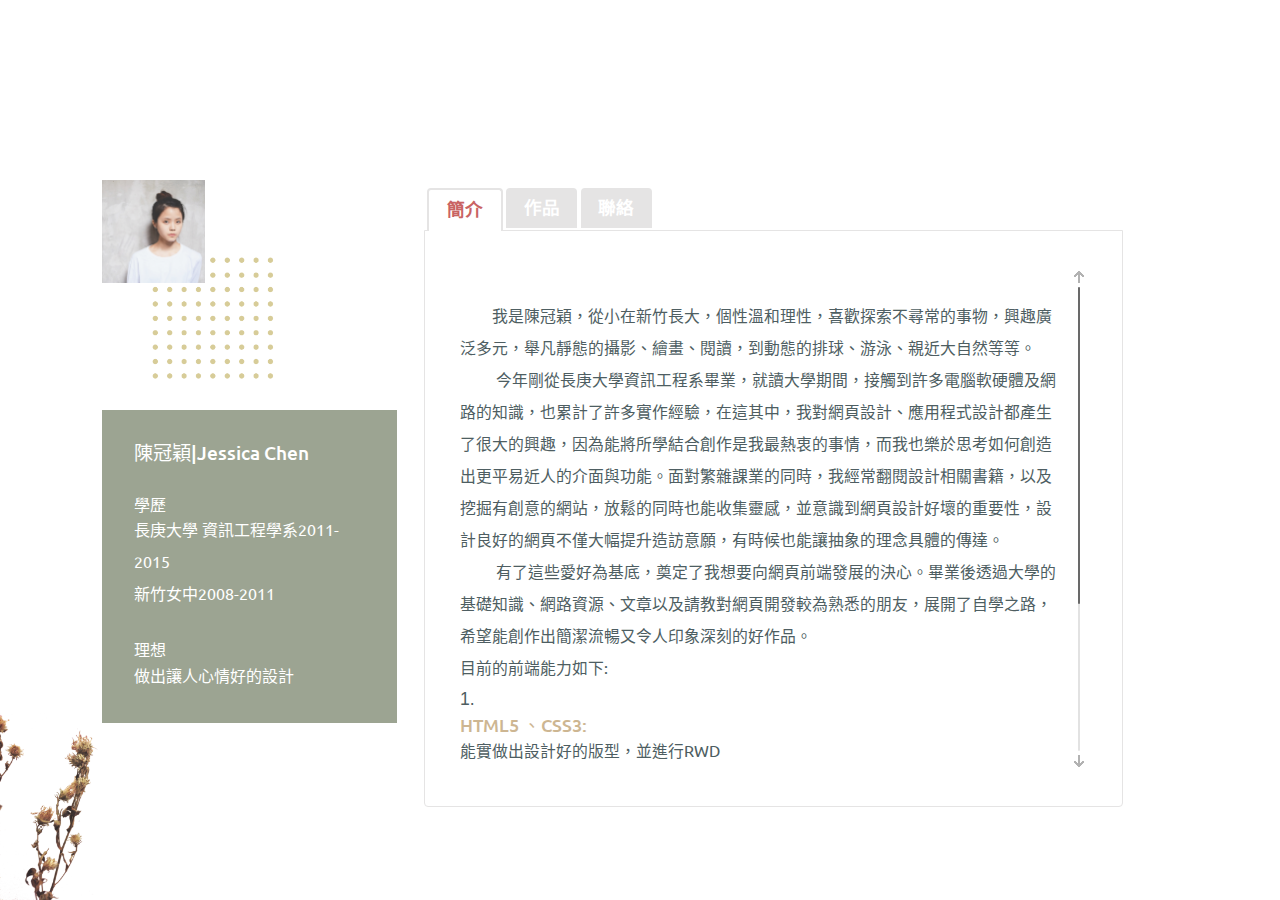
==== commit 697eb005: "2015/10/21 12:30 delete useless file make image size smaller fix some css reset problem(margin, font" ====
--- a/info.html
+++ b/info.html
@@ -5,36 +5,35 @@
 	<meta http-equiv="X-UA-Compatible" content="IE=edge"><!--IE相容-->
 	<meta name="viewport" content="width=device-width, initial-scale=1"><!--比例:1x-->
 	<title>Jessica Chen</title>
-	<link rel="stylesheet" type="text/css" href="design/bootstrap.css"/>
-	<link rel="stylesheet" type="text/css" href="design/profile/style_profile.css"/>
-	<link rel="stylesheet" type="text/css" href="ui/jquery-ui-1.11.4/jquery-ui.css"/>
-	<link rel="stylesheet" type="text/css" href="ui/jquery-ui-1.11.4/adjusted.css"/>
-	<script type="text/javascript" src="design/jquery-1.11.3.js"></script>
-	<script type="text/javascript" src="ui/jquery-ui-1.11.4/jquery-ui.js"></script>
-	<script type="text/javascript" src="design/lib/jquery.mousewheel-3.0.6.pack.js"></script>
-	<script type="text/javascript" src="design/source/jquery.fancybox.pack.js"></script>
-	<link rel="stylesheet" type="text/css" href="design/source/jquery.fancybox.css" media="screen" />
-	<link rel="stylesheet" href="design/jquery.mCustomScrollbar.css" />
-	<script src="design/jquery.mCustomScrollbar.js"></script>
-	<script type="text/javascript" src="design/bootstrap.js"></script>
-	<script type="text/javascript" src="design/profile/style_profile.js"></script>
+	<link rel="stylesheet" type="text/css" href="css/bootstrap.css"/>
+	<link rel="stylesheet" type="text/css" href="css/style_profile.css"/>
+	<link rel="stylesheet" type="text/css" href="script/ui/jquery-ui-1.11.4/jquery-ui.css"/>
+	<link rel="stylesheet" type="text/css" href="script/ui/jquery-ui-1.11.4/adjusted.css"/>
+	<script type="text/javascript" src="script/jquery-1.11.3.js"></script>
+	<script type="text/javascript" src="script/ui/jquery-ui-1.11.4/jquery-ui.js"></script>
+	<script type="text/javascript" src="script/lib/jquery.mousewheel-3.0.6.pack.js"></script>
+	<script type="text/javascript" src="script/source/jquery.fancybox.pack.js"></script>
+	<link rel="stylesheet" type="text/css" href="script/source/jquery.fancybox.css" media="screen" />
+	<link rel="stylesheet" href="css/jquery.mCustomScrollbar.css" />
+	<script src="script/jquery.mCustomScrollbar.js"></script>
+	<script type="text/javascript" src="script/bootstrap.js"></script>
+	<script type="text/javascript" src="script/script_profile.js"></script>
 	<link href='https://fonts.googleapis.com/css?family=Ubuntu|Arvo:400,700|Inconsolata|Maven+Pro|Quicksand:700' rel='stylesheet' type='text/css'>
 	<link rel="shortcut icon" href="image/icon.png">
 	<style>
 		@font-face {
-		  font-family: 'cwTeXHei';
-		  font-style: normal;
-		  font-weight: 200;
-		  
-		  src: url(fonts/cwTeXHei-zhonly.ttf) format('truetype');
+			font-family: 'cwTeXHei';
+			font-style: normal;
+			font-weight: 200;
+
+			src: url(fonts/cwTeXHei-zhonly.ttf) format('truetype');
 		}	
 		@import url(http://fonts.googleapis.com/earlyaccess/cwtexhei.css);
 	</style>
 </head>
 <body>
-	<header></header>
+	<div class="head"></div>
 	<div class="bg-flower-01">
-				
 	</div>
 	<div class="content">
 		<div class="content-left">
@@ -47,11 +46,12 @@
 			<div class="info">
 				<h1>陳冠穎|Jessica Chen</h1>
 				<br>
-				<p>長庚大學 資訊工程學系 ( 2011-2015 )</p>
-				<p>新竹女中</p>
+				<h4>學歷</h4>
+				<p>長庚大學 資訊工程學系2011-2015</p>
+				<p>新竹女中2008-2011</p>
 				<br>
-				<p>理念</p>
-				<p>ㄎㄎ</p>
+				<h4>理想</h4>
+				<p>做出讓人心情好的設計</p>
 			</div>
 		</div>
 		<div class="content-right">
@@ -62,40 +62,39 @@
 					<li><a href="#tabs-3">聯絡</a></li>
 				</ul>
 				<div id="tabs-1" class="content-text mCustomScrollbar" data-mcs-theme="dark-thin">　　
-				<p>　　我是陳冠穎，從小在新竹長大，個性溫和理性，喜歡探索不尋常的事物，興趣廣泛多元，舉凡靜態的攝影、繪畫、閱讀，到動態的排球、游泳、親近大自然等等。<br>　　
-					今年剛從長庚大學資訊工程系畢業，就讀大學期間，接觸到許多電腦軟硬體及網路的知識，也累計了許多實作經驗，在這其中，我對網頁設計、應用程式設計都產生了很大的興趣，因為能將所學結合創作是我最熱衷的事情，而我也樂於思考如何創造出更平易近人的介面與功能。面對繁雜課業的同時，我經常翻閱設計相關書籍，以及挖掘有創意的網站，放鬆的同時也能收集靈感，並意識到網頁設計好壞的重要性，設計良好的網頁不僅大幅提升造訪意願，有時候也能讓抽象的理念具體的傳達。<br>　　
-					有了這些愛好為基底，奠定了我想要向網頁前端發展的決心。畢業後透過大學的基礎知識、網路資源、文章以及請教對網頁開發較為熟悉的朋友，展開了自學之路，希望能創作出簡潔流暢又令人印象深刻的好作品。
-				<br>目前的前端能力如下:</p>
-				<ol class="list-number">
-					<li>
-						<h3>HTML5 、CSS3:</h3>
-						<p>能實做出設計好的版型，並進行RWD</p>
-					</li>
-					<li>
-						<h3>jQuery:</h3>
-						<p>加入簡單特效，使用套件，操作DOM</p>
-					</li>
-					<li>
-						<h3>使用Bootstrap框架</h3>
-					</li>
-					<li>
-						<h3>熟悉PS及AI</h3>
-					</li>
-					<li>
-						<h3>持續不斷學習中</h3>
-					</li>
+					<p>　　我是陳冠穎，從小在新竹長大，個性溫和理性，喜歡探索不尋常的事物，興趣廣泛多元，舉凡靜態的攝影、繪畫、閱讀，到動態的排球、游泳、親近大自然等等。<br>　　
+						今年剛從長庚大學資訊工程系畢業，就讀大學期間，接觸到許多電腦軟硬體及網路的知識，也累計了許多實作經驗，在這其中，我對網頁設計、應用程式設計都產生了很大的興趣，因為能將所學結合創作是我最熱衷的事情，而我也樂於思考如何創造出更平易近人的介面與功能。面對繁雜課業的同時，我經常翻閱設計相關書籍，以及挖掘有創意的網站，放鬆的同時也能收集靈感，並意識到網頁設計好壞的重要性，設計良好的網頁不僅大幅提升造訪意願，有時候也能讓抽象的理念具體的傳達。<br>　　
+						有了這些愛好為基底，奠定了我想要向網頁前端發展的決心。畢業後透過大學的基礎知識、網路資源、文章以及請教對網頁開發較為熟悉的朋友，展開了自學之路，希望能創作出簡潔流暢又令人印象深刻的好作品。
+						<br>目前的前端能力如下:
+					</p>
+					<ol class="list-number">
+						<li>
+							<h3>HTML5 、CSS3:</h3>
+							<p>能實做出設計好的版型，並進行RWD</p>
+						</li>
+						<li>
+							<h3>jQuery:</h3>
+							<p>加入簡單特效，使用套件，操作DOM</p>
+						</li>
+						<li>
+							<h3>使用Bootstrap框架</h3>
+						</li>
+						<li>
+							<h3>熟悉PS及AI</h3>
+						</li>
+						<li>
+							<h3>持續不斷學習中</h3>
+						</li>
 
-				</ol>
-				
-
+					</ol>
 				</div>
-				<div id="tabs-2" class="content-text mCustomScrollbar" data-mcs-theme="dark-thin"><p>以下為大學期間的部分實作以及設計經驗:</p><br>
+				<div id="tabs-2" class="content-text mCustomScrollbar" data-mcs-theme="dark-thin"><p>以下為大學期間的部分實作以及設計經驗:</p>
 					<ol>
 						<li>
 							<h2>第一個網頁</h2> 
 							<blockquote>
 								<h3>網頁設計/html/Photoshop</h3>
-								<p>大二在網際網路程式設計課程中初次接觸網頁設計，一直記得寫這份作業時非常開心的感覺。由於內容大多是HTML表格及表單的練習，所以截了主要畫面如下</p>
+								<p>大二在網際網路程式設計課程中初次接觸網頁設計，一直記得寫這份作業時非常開心的感覺。由於內容大多是HTML表格及表單的練習，所以截了主要畫面如下:</p>
 								<!-- <a id="web-01" href="image/work/01/01.PNG"><img src="image/work/01/01.PNG" width="191px" height="202px"/></a> -->
 								<a class="fancybox" href="image/work/01/01.PNG" data-fancybox-group="gallery" title="首頁"><img src="image/work/01/01.PNG" width="191px" height="102px" alt="" /></a>
 								<a class="fancybox" href="image/work/01/02.PNG" data-fancybox-group="gallery" title="主選單頁"><img src="image/work/01/02.PNG" width="191px" height="102px" alt="" /></a>
@@ -103,61 +102,64 @@
 						</li>
 						<p>　</p>
 						<li>
-							
 							<h2>幫別人做的設計-ic3D</h2>
-							<h3>介面設計/Illustrator</h3>
-							<p>升大三的暑假替實驗室學長設計了kinet體感操作的介面(因此按鈕都非常大)，主題為室內空間規劃:</p>
-							<a class="fancybox" href="image/work/02-ic3d/01.png" data-fancybox-group="gallery" title="起始畫面"><img src="image/work/02-ic3d/01.png" width="192px" height="144px" alt="" /></a>
-							<a class="fancybox" href="image/work/02-ic3d/02.png" data-fancybox-group="gallery" title="登入/註冊"><img src="image/work/02-ic3d/02.png" width="192px" height="144px" alt="" /></a>
-							<a class="fancybox" href="image/work/02-ic3d/03.png" data-fancybox-group="gallery" title="臉部辨識"><img src="image/work/02-ic3d/03.png" width="192px" height="144px" alt="" /></a>
-							<a class="fancybox" href="image/work/02-ic3d/04.png" data-fancybox-group="gallery" title="密碼輸入"><img src="image/work/02-ic3d/04.png" width="192px" height="144px" alt="" /></a>
-							<a class="fancybox" href="image/work/02-ic3d/05.png" data-fancybox-group="gallery" title="選擇是否連接kinect"><img src="image/work/02-ic3d/05.png" width="192px" height="144px" alt="" /></a>
-							
+							<blockquote>
+								<h3>介面設計/Illustrator</h3>
+								<p>升大三的暑假替實驗室學長設計了kinet體感操作的介面(因此按鈕都非常大)，主題為室內空間規劃:</p>
+								<a class="fancybox" href="image/work/02-ic3d/01.png" data-fancybox-group="gallery" title="起始畫面"><img src="image/work/02-ic3d/01.png" width="192px" height="144px" alt="" /></a>
+								<a class="fancybox" href="image/work/02-ic3d/02.png" data-fancybox-group="gallery" title="登入/註冊"><img src="image/work/02-ic3d/02.png" width="192px" height="144px" alt="" /></a>
+								<a class="fancybox" href="image/work/02-ic3d/03.png" data-fancybox-group="gallery" title="臉部辨識"><img src="image/work/02-ic3d/03.png" width="192px" height="144px" alt="" /></a>
+								<a class="fancybox" href="image/work/02-ic3d/04.png" data-fancybox-group="gallery" title="密碼輸入"><img src="image/work/02-ic3d/04.png" width="192px" height="144px" alt="" /></a>
+								<a class="fancybox" href="image/work/02-ic3d/05.png" data-fancybox-group="gallery" title="選擇是否連接kinect"><img src="image/work/02-ic3d/05.png" width="192px" height="144px" alt="" /></a>
+							</blockquote>
 						</li>
 						<p>　</p>
 						<li>
-							
 							<h2>幫別人做的設計-好匯拍</h2>
-							<h3>介面設計/Illustrator</h3>
-							<p>升大三的暑假還替另外一組實驗室學長設計的手機App介面，主題是透過拍攝商品標價換算匯率:</p>
-							<a class="fancybox" href="image/work/03/01.png" data-fancybox-group="gallery" title="起始畫面"><img src="image/work/03/01.png" width="90px" height="135px" alt="" /></a>
-							<a class="fancybox" href="image/work/03/02.png" data-fancybox-group="gallery" title="登入/註冊"><img src="image/work/03/02.png" width="75px" height="135px" alt="" /></a>
-							<a class="fancybox" href="image/work/03/03.png" data-fancybox-group="gallery" title="臉部辨識"><img src="image/work/03/03.png" width="135px" height="75px" alt="" /></a>
-							<a class="fancybox" href="image/work/03/04.png" data-fancybox-group="gallery" title="密碼輸入"><img src="image/work/03/04.png" width="75px" height="135px" alt="" /></a>
-
+							<blockquote>
+								<h3>介面設計/Illustrator</h3>
+								<p>升大三的暑假還替另外一組實驗室學長設計的手機App介面，主題是透過拍攝商品標價換算匯率:</p>
+								<a class="fancybox" href="image/work/03/01.png" data-fancybox-group="gallery" title="起始畫面"><img src="image/work/03/01.png" width="90px" height="135px" alt="" /></a>
+								<a class="fancybox" href="image/work/03/02.png" data-fancybox-group="gallery" title="登入/註冊"><img src="image/work/03/02.png" width="75px" height="135px" alt="" /></a>
+								<a class="fancybox" href="image/work/03/03.png" data-fancybox-group="gallery" title="臉部辨識"><img src="image/work/03/03.png" width="135px" height="75px" alt="" /></a>
+								<a class="fancybox" href="image/work/03/04.png" data-fancybox-group="gallery" title="密碼輸入"><img src="image/work/03/04.png" width="75px" height="135px" alt="" /></a>
+							</blockquote>
 						</li>
 						<p>　</p>
 						<li>
-							
 							<h2>幫別人做的設計-雲端復健系統</h2>
-							<h3>icon設計/Illustrator</h3>
-							<p>大三時幫實驗室的同學設計了系統的icon，主題是雲端復健系統:</p>
-							<a class="fancybox" href="image/work/CRS.png" data-fancybox-group="gallery" title="雲端復健系統icon"><img src="image/work/CRS.png" width="144px" height="90px" alt="" /></a>
+							<blockquote>
+								<h3>icon設計/Illustrator</h3>
+								<p>大三時幫實驗室的同學設計了系統的icon，主題是雲端復健系統:</p>
+								<a class="fancybox" href="image/work/CRS.png" data-fancybox-group="gallery" title="雲端復健系統icon"><img src="image/work/CRS.png" width="144px" height="90px" alt="" /></a>
+							</blockquote>
 						</li>
 						<p>　</p>
 						<li>
-							
 							<h2>畢業專題</h2>
-							<h3>Android應用程式開發/Matlab/國科會計畫/介面設計</h3>
-							<p> 大四的畢業專題與指導教授、組員及學長合作開發一個分析心律的穿戴式裝置演算法，主要是將裝置收集到的訊號傳送至手機分析，並以應用程式供使用者查看。在專題中我負責Matlab資料分析、Android應用程式撰寫、介面設計及整合。這是個非常充實的經驗，也磨練出愈挫越勇敢的意志力。另外我們以這項專題參加大專生國科會計畫，榮獲大專學生研究計畫研究創作獎。專題海報及部分介面如下:
-							</p>
-							<a class="fancybox" href="image/work/04/01.png" data-fancybox-group="gallery" title="server設定(測試用)"><img src="image/work/04/01.png" width="100px" height="164px" alt="" /></a>
-							<a class="fancybox" href="image/work/04/02.png" data-fancybox-group="gallery" title="登入頁面"><img src="image/work/04/02.png" width="100px" height="164px" alt="" /></a>
-							<a class="fancybox" href="image/work/04/03.png" data-fancybox-group="gallery" title="功能列表"><img src="image/work/04/03.png" width="100px" height="164px" alt="" /></a>
-							<a class="fancybox" href="image/work/04/post.png" data-fancybox-group="gallery" title="專題海報"><img src="image/work/04/post.png" width="154px" height="216px" alt="" /></a>
+							<blockquote>
+								<h3>Android應用程式開發/Matlab/MySQL/php/國科會計畫/介面設計</h3>
+								<p> 大四的畢業專題與指導教授、組員及學長合作開發一個分析心律的穿戴式裝置演算法，主要是將裝置收集到的訊號傳送至手機分析，並以應用程式供使用者查看。在專題中我負責Matlab資料分析、Android應用程式撰寫、介面設計及整合。這是個非常充實的經驗，也磨練出愈挫越勇敢的意志力。另外我們以這項專題參加大專生國科會計畫，榮獲大專學生研究計畫研究創作獎。專題海報及部分介面如下:
+								</p>
+								<a class="fancybox" href="image/work/04/01.png" data-fancybox-group="gallery" title="server設定(測試用)"><img src="image/work/04/01.png" width="100px" height="164px" alt="" /></a>
+								<a class="fancybox" href="image/work/04/02.png" data-fancybox-group="gallery" title="登入頁面"><img src="image/work/04/02.png" width="100px" height="164px" alt="" /></a>
+								<a class="fancybox" href="image/work/04/03.png" data-fancybox-group="gallery" title="功能列表"><img src="image/work/04/03.png" width="100px" height="164px" alt="" /></a>
+								<a class="fancybox" href="image/work/04/post.png" data-fancybox-group="gallery" title="專題海報"><img src="image/work/04/post.png" width="154px" height="216px" alt="" /></a>
+							</blockquote>
 						</li>
 						<p>　</p>
 						<li>
-							
 							<h2>個人網頁</h2>
-							<h3>HTML5/CSS3/jQuery/Photoshop/Illustrator</h3>
-							<p>由於沒有其他較完整的網頁作品，最近做了目前這個個人網頁以外，還做了一個單頁式網頁如下，主題是攝影師的個人網頁:</p>
-							<a href="http://jeckachen.github.io/v1/">連結</a>
+							<blockquote>
+								<h3>HTML5/CSS3/jQuery/Photoshop/Illustrator</h3>
+								<p>由於沒有其他較完整的網頁作品，最近做了目前這個個人網頁以外，還做了一個單頁式網頁如下，主題是攝影師的個人網頁:</p>
+								<a href="http://jeckachen.github.io/v1/">連結</a>
+							</blockquote>
 						</li>
 					</ol>
 				</div>
 				<div id="tabs-3" class="content-text">
-					<p>email: jessica42310@gmail.com</p>
+					<h2>Email: jessica42310@gmail.com</h2>
 				</div>
 			</div>
 		</div>
--- a/css/style_profile.css
+++ b/css/style_profile.css
@@ -0,0 +1,240 @@
+/* http://meyerweb.com/eric/tools/css/reset/ 
+   v2.0 | 20110126
+   License: none (public domain)
+*/
+
+html, body, div, span, applet, object, iframe,
+h1, h2, h3, h4, h5, h6, p, /* blockquote ,*/ pre,
+a, abbr, acronym, address, big, cite, code,
+del, dfn, em, img, ins, kbd, q, s, samp,
+small, strike, strong, sub, sup, tt, var,
+b, u, i, center,
+dl, dt, dd, ol, ul, li,
+fieldset, form, label, legend,
+table, caption, tbody, tfoot, thead, tr, th, td,
+article, aside, canvas, details, embed, 
+figure, figcaption, footer, header, hgroup, 
+menu, nav, output, ruby, section, summary,
+time, mark, audio, video {
+	margin: 0;
+	padding: 0;
+	border: 0;
+	font-size: 100%;
+}
+/* HTML5 display-role reset for older browsers */
+article, aside, details, figcaption, figure, 
+footer, header, hgroup, menu, nav, section {
+	display: block;
+}
+body {
+	line-height: 2em;
+}
+ol { 
+   list-style-type: decimal; 
+   list-style-position: inside; 
+}
+/*reset*/
+html,body{
+	height: 100%;
+}
+
+.head{
+	height: 20%;
+	background-image: url(../image/bg-flower.png);
+	background-repeat: no-repeat;
+	background-position: right top;
+	background-size: contain;
+}
+h1{
+	font-family: 'cwTeXHei', 'Ubuntu', serif;
+	font-size: 1.2em;
+	color: #ffffff;
+}
+h2{
+	font-family: 'cwTeXHei', 'Ubuntu', serif;
+	font-size: 1.1em;
+}
+h3{
+	font-family: 'cwTeXHei', 'Ubuntu', serif;
+	font-size: 1em;
+	color:#cdb692;
+}
+h4{
+	font-family: 'cwTeXHei', 'Ubuntu', serif;
+	font-size: 1em;
+	color:#ffffff;
+}
+blockquote{
+	border-left: 0px;
+}
+.info p{
+	font-family: 'cwTeXHei', 'Ubuntu',serif;
+	font-size: 1em;
+	color: #ffffff;
+}
+p{
+	font-family: 'cwTeXHei', 'Ubuntu',serif;
+	font-size: 0.9em;
+}
+a{
+	font-family: 'cwTeXHei', serif;
+	color:#4e5e62;
+}
+.content-text{
+	color: #4e5e62;
+}
+.content{
+	height: 80%;
+	/* border:2px solid red; */
+	/* background-image: url(../../image/bg-flw.jpg);
+	background-repeat: no-repeat;
+	background-position: left bottom;
+	background-size: 10% 50%; */
+	width: 90%;
+}
+.content-left{
+	position: relative;
+	height: 100%;
+	width: 35%;
+	float: left;
+	/* border:2px solid gray; */
+}
+.content-right{
+	height: 100%;
+	width: 50%;
+	float:left;
+	/* border:2px solid green; */
+	margin-left: 3%;
+}
+
+
+.profile-pic img{
+	position: relative;
+	z-index: 3;
+	width: 30%;
+	height: auto;
+}
+.background-spot{
+	position: absolute;
+	top: 10%;
+	max-width:45%;
+	margin-left: 15%;
+}
+.background-spot img{
+	width: 100%;
+}
+.info{
+	position: absolute;
+	top:32%;
+	right:0;
+	min-width: 60%;
+	height: auto;
+	/* background-image: url(../../image/bg_info_v2.png); */
+	background-color: #9ca492;
+	background-repeat: no-repeat;
+    background-size: contain;
+	/* border: 1px solid blue; */
+	padding: 2em 2em;
+}
+.info img{
+	/*width: 100%;*/
+}
+.bg-flower-01{
+	float: left;
+	margin-bottom: 0;
+	height: 80%;
+	width: 10%;
+	background-image: url(../image/bg-flw.jpg);
+	background-repeat: no-repeat;
+	background-position: left bottom;
+	background-size: contain;
+}
+
+#tabs-2 img{
+	border: 2px solid white;
+}
+
+@media (max-width: 1366px){
+	.bg-flower-01{
+		float: left;
+		margin-bottom: 0;
+		height: 80%;
+		width: 8%;
+		background-image: ;
+	}
+	.content{
+	height: 80%;
+	width: 92%;
+	}
+	.content-left{
+		position: relative;
+		height: 100%;
+		width: 25%;
+		float: left;
+		/* border:2px solid gray; */
+	}
+	.content-right{
+		height: 100%;
+		width: 60%;
+		float:left;
+		/* border:2px solid green; */
+		margin-left: 2%;
+	}
+	.profile-pic img{
+	position: relative;
+	z-index: 3;
+	width: 35%;
+	height: auto;
+}
+}
+/* Small devices (tablets, 768px and up) */
+@media (max-width: 768px) { 
+	.content{
+	height: 100%;
+	/* border:2px solid red; */
+	}
+	.content-left{
+		height: 100%;
+		width: 100%;
+		margin-left: 0%;
+	}
+	.content-right{
+		height: 100%;
+		width: 100%;
+		/* border:2px solid navy; */
+		margin-left: 0%;
+	}
+	.profile-pic img{
+	position: relative;
+	z-index: 3;
+	width: 50%;
+	height: auto;
+	}
+	.info{
+		position: absolute;
+		top:40%;
+		right:0;
+		width: 90%;
+		height: auto;
+		/* background-image: url(../../image/bg_info_v2.png); */
+		background-color: #9ca492;
+		background-repeat: no-repeat;
+	    background-size: contain;
+		padding: 2em;
+	}
+	.info p{
+		font-size: 1em;
+	}
+	h1{
+	font-family: 'cwTeXHei', 'Ubuntu', serif;
+	font-size: 1em;
+	color: #ffffff;
+	}
+	.bg-flower-01{
+	float: left;
+	margin-bottom: 0;
+	height: 80%;
+	width: 0;
+	background-image: ;
+	}
+ }--- a/script/ui/jquery-ui-1.11.4/adjusted.css
+++ b/script/ui/jquery-ui-1.11.4/adjusted.css
@@ -0,0 +1,60 @@
+ .ui-widget-header {
+    border: 0px;
+    background: #ffffff;
+    color: #ffffff;
+    font-weight: bold;
+}
+
+
+/*未選取文字背景*/
+.ui-state-default, .ui-widget-content .ui-state-default, .ui-widget-header .ui-state-default {
+    border: 0px solid #cccccc;
+    /* 紫色background: #312c43; */
+    background: #e5e4e4;
+    font-weight: bold;
+    color: #1c94c4;
+}
+.ui-state-active, .ui-widget-content .ui-state-active, .ui-widget-header .ui-state-active {
+    background: #ffffff;
+    border: 2px solid #e5e4e4;
+}
+/*內文顏色*/
+.ui-widget-content {
+    border: 0px solid #dddddd;
+    background: #ffffff;
+    color: #4e5e62;
+    height: 90%;
+}
+/*tab 未選取文字顏色*/
+.ui-state-default a, .ui-state-default a:link, .ui-state-default a:visited {
+    color: #ffffff;
+    text-decoration: none;
+}
+/*tab active文字顏色*/
+.ui-state-active a, .ui-state-active a:link, .ui-state-active a:visited {
+    color: #c96363;
+    text-decoration: none;
+}
+/*tab 文字區域*/
+.ui-tabs .ui-tabs-panel {
+    display: block;
+    border: 1px solid #e5e4e4;
+    padding: 1em 1.4em;
+    background: none;
+}
+
+/*tab 內文*/
+.ui-tabs .ui-tabs-panel {
+    display: block;
+    border: 1px solid #e5e4e4;
+    padding: 2em 2em;
+    background: none;
+}
+@media (max-width: 768px) { 
+    .ui-tabs .ui-tabs-panel {
+    display: block;
+    border: 1px solid #e5e4e4;
+    padding: 1em 1em;
+    background: none;
+}
+}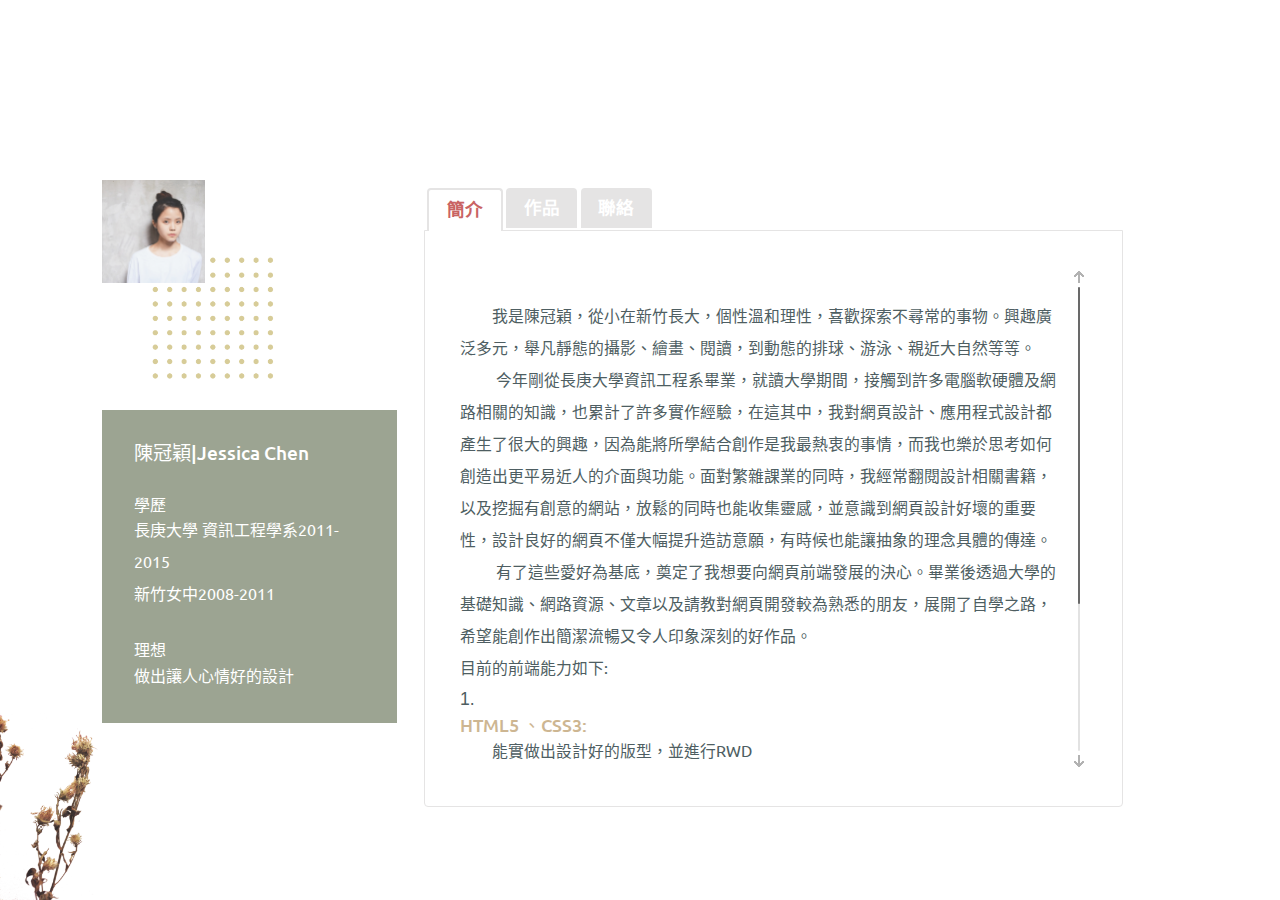
==== commit 5e9bfd60: "chenge the title add blockquote" ====
--- a/info.html
+++ b/info.html
@@ -62,19 +62,19 @@
 					<li><a href="#tabs-3">聯絡</a></li>
 				</ul>
 				<div id="tabs-1" class="content-text mCustomScrollbar" data-mcs-theme="dark-thin">　　
-					<p>　　我是陳冠穎，從小在新竹長大，個性溫和理性，喜歡探索不尋常的事物，興趣廣泛多元，舉凡靜態的攝影、繪畫、閱讀，到動態的排球、游泳、親近大自然等等。<br>　　
-						今年剛從長庚大學資訊工程系畢業，就讀大學期間，接觸到許多電腦軟硬體及網路的知識，也累計了許多實作經驗，在這其中，我對網頁設計、應用程式設計都產生了很大的興趣，因為能將所學結合創作是我最熱衷的事情，而我也樂於思考如何創造出更平易近人的介面與功能。面對繁雜課業的同時，我經常翻閱設計相關書籍，以及挖掘有創意的網站，放鬆的同時也能收集靈感，並意識到網頁設計好壞的重要性，設計良好的網頁不僅大幅提升造訪意願，有時候也能讓抽象的理念具體的傳達。<br>　　
+					<p>　　我是陳冠穎，從小在新竹長大，個性溫和理性，喜歡探索不尋常的事物。興趣廣泛多元，舉凡靜態的攝影、繪畫、閱讀，到動態的排球、游泳、親近大自然等等。<br>　　
+						今年剛從長庚大學資訊工程系畢業，就讀大學期間，接觸到許多電腦軟硬體及網路相關的知識，也累計了許多實作經驗，在這其中，我對網頁設計、應用程式設計都產生了很大的興趣，因為能將所學結合創作是我最熱衷的事情，而我也樂於思考如何創造出更平易近人的介面與功能。面對繁雜課業的同時，我經常翻閱設計相關書籍，以及挖掘有創意的網站，放鬆的同時也能收集靈感，並意識到網頁設計好壞的重要性，設計良好的網頁不僅大幅提升造訪意願，有時候也能讓抽象的理念具體的傳達。<br>　　
 						有了這些愛好為基底，奠定了我想要向網頁前端發展的決心。畢業後透過大學的基礎知識、網路資源、文章以及請教對網頁開發較為熟悉的朋友，展開了自學之路，希望能創作出簡潔流暢又令人印象深刻的好作品。
 						<br>目前的前端能力如下:
 					</p>
 					<ol class="list-number">
 						<li>
 							<h3>HTML5 、CSS3:</h3>
-							<p>能實做出設計好的版型，並進行RWD</p>
+								<p>　　能實做出設計好的版型，並進行RWD</p>
 						</li>
 						<li>
 							<h3>jQuery:</h3>
-							<p>加入簡單特效，使用套件，操作DOM</p>
+								<p>　　加入簡單特效，使用套件，操作DOM</p>
 						</li>
 						<li>
 							<h3>使用Bootstrap框架</h3>
